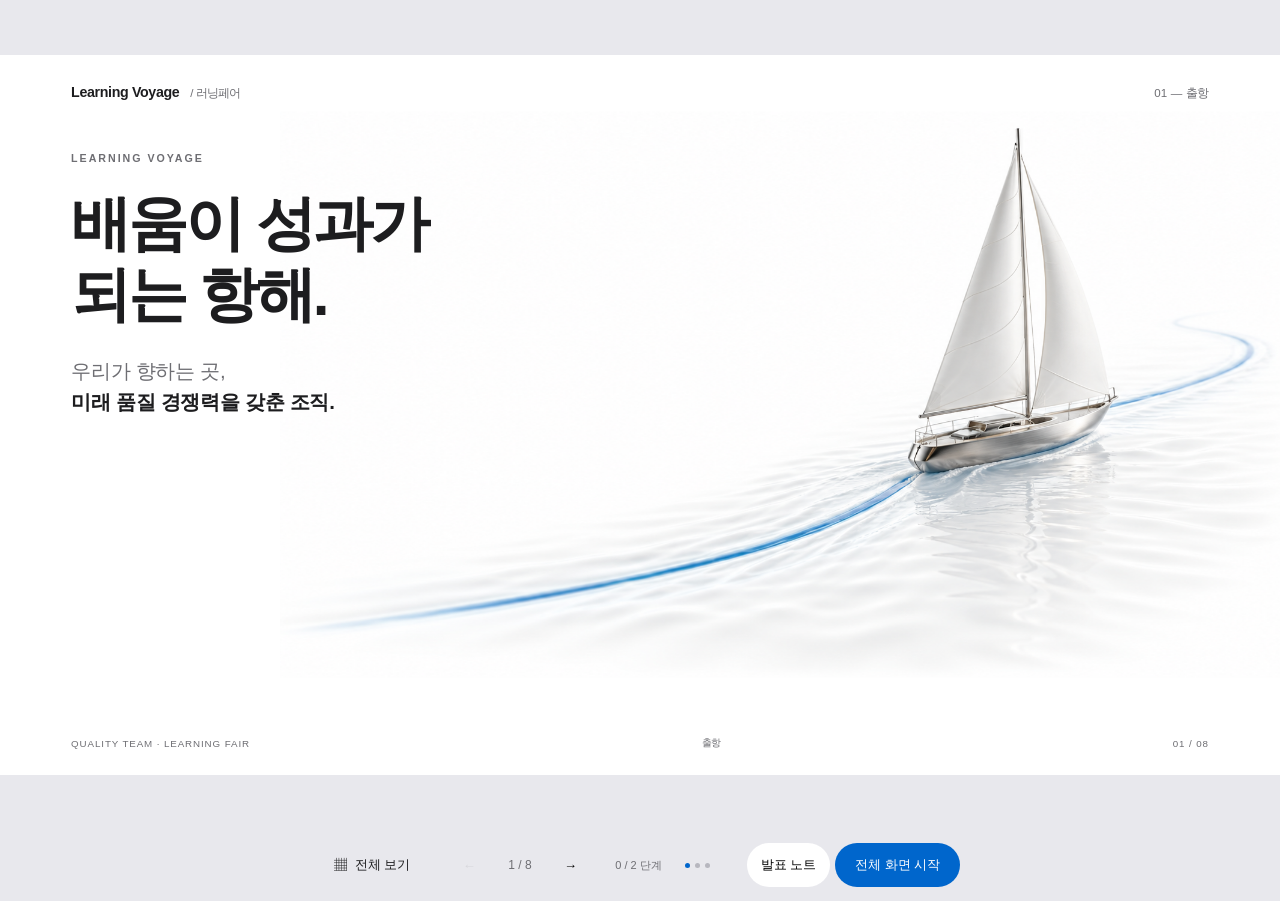
==== present.html @ 296114e3 "Add clicker-controlled 16:9 presentation with visual builds and voyage imagery" ====
<!doctype html>
<html lang="ko"><head><meta charset="utf-8"><meta name="viewport" content="width=device-width,initial-scale=1">
<title>Learning Voyage — 클리커 발표</title><link rel="stylesheet" href="assets/style.css">
<link rel="preload" as="image" href="assets/voyage-hero.png"><link rel="preload" as="image" href="assets/voyage-fleet.png">
<script src="assets/slides.js" defer></script></head><body class="presentation deck">
<main class="stage" aria-label="16:9 발표 화면"><article data-slide="1" class="slide light page-1" aria-label="1번째 슬라이드"><header class="slide-header"><a href="index.html">Learning Voyage<span> / 러닝페어</span></a><span>01 — 출항</span></header><div class="hero-copy"><p class="eyebrow">LEARNING VOYAGE</p><h1>배움이 성과가<br>되는 항해.</h1><p class="lead">우리가 향하는 곳,<br><strong>미래 품질 경쟁력을 갖춘 조직.</strong></p></div><img class="voyage-art" src="assets/voyage-hero.png" alt="흰색 범선 한 척이 파란 항로를 따라 항해하는 모습" width="1672" height="941"><div class="destination" data-reveal="1"><span class="destination-dot"></span><div>미래 품질 경쟁력<small>OUR SHARED DESTINATION</small></div></div><div class="capabilities" data-reveal="2"><span>4대 핵심역량</span><strong>신뢰성 · 평가기술</strong><strong>CS · AUDIT</strong><strong>AX</strong><strong>통계 · DATA · 시스템</strong></div><footer class="slide-footer"><span>QUALITY TEAM · LEARNING FAIR</span><span>출항</span><span>01 / 08</span></footer></article>
<article hidden data-slide="2" class="slide light page-2" aria-label="2번째 슬라이드"><header class="slide-header"><a href="index.html">Learning Voyage<span> / 러닝페어</span></a><span>02 — 항로 설계</span></header><p class="eyebrow">DESIGNED BACKWARDS, MOVING FORWARD</p><h1>교육에서<br>시작하지 않았습니다.</h1><p class="lead">필요한 성과에서 역산한 Learning Journey.</p><div class="direction" data-reveal="1"><span>리더의 방향성</span><strong>무엇을 키울 것인가</strong><span class="direction-rule"></span><span>구성원의 교육 Needs</span><strong>어떻게 키울 것인가</strong></div><svg class="journey-rail" viewBox="0 0 1280 72" aria-hidden="true"><path class="rail-base" d="M16 36H1264"/><path class="rail-progress" d="M16 36H1264" pathLength="1"/><circle cx="16" cy="36" r="10"/><circle cx="224" cy="36" r="6"/><circle cx="432" cy="36" r="6"/><circle cx="640" cy="36" r="6"/><circle cx="848" cy="36" r="6"/><circle cx="1056" cy="36" r="6"/><circle cx="1264" cy="36" r="10"/></svg><ol class="flow " data-reveal="2"><li><span class="step">01</span><strong>Objective<small>미래 품질 경쟁력</small></strong></li><li><span class="step">02</span><strong>4대 핵심역량<small>성장의 기준</small></strong></li><li><span class="step">03</span><strong>프로젝트 · 과제</strong></li><li><span class="step">04</span><strong>학습</strong></li><li><span class="step">05</span><strong>지식공유</strong></li><li><span class="step">06</span><strong>업무 적용</strong></li><li><span class="step">07</span><strong>성과 KR</strong></li></ol><p class="takeaway" data-reveal="3">조직의 방향과 구성원의 Needs가 <strong>하나의 항로</strong>가 됩니다.</p><footer class="slide-footer"><span>QUALITY TEAM · LEARNING FAIR</span><span>항로 설계</span><span>02 / 08</span></footer></article>
<article hidden data-slide="3" class="slide light page-3" aria-label="3번째 슬라이드"><header class="slide-header"><a href="index.html">Learning Voyage<span> / 러닝페어</span></a><span>03 — 항해지도</span></header><p class="eyebrow">01 / LEARNING INFRASTRUCTURE</p><h1>배우고 싶다는 마음이<br>실행으로 이어지도록.</h1><div class="split learning"><div><p class="lead">“교육체계는 있는데,<br>실제로 쓰고 있는가?”</p><div class="tools" data-reveal="1"><div><svg class="tool-icon" viewBox="0 0 48 48" aria-hidden="true"><circle cx="21" cy="21" r="12"/><path d="m30 30 10 10M21 13v16m-8-8h16"/></svg><span>DISCOVER</span><h3>AI 학습과정 추천</h3><p>품질팀에 필요한 교육을 탐색</p></div><div><svg class="tool-icon" viewBox="0 0 48 48" aria-hidden="true"><rect x="6" y="7" width="36" height="32" rx="6"/><path d="M15 31v-8m9 8V17m9 14V12"/></svg><span>TRACK</span><h3>Spotfire Dashboard</h3><p>교육과정 추천부터 실행률 확인까지</p></div></div></div><div class="metric-panel" data-reveal="2"><span class="label">직무교육체계 활용률</span><div class="metric">7.5<span>%</span></div><div class="bars"><div><span>품질팀</span><i style="width:100%"></i><b>7.5%</b></div><div><span>부문 평균</span><i style="width:54.67%"></i><b>4.1%</b></div></div><p class="secondary-stat">59–69% <span>교육목표 대비 7월 중간 실행률</span></p></div></div><ol class="flow compact" data-reveal="1"><li><span class="step">01</span><strong>연초 계획</strong></li><li><span class="step">02</span><strong>월별 점검</strong></li><li><span class="step">03</span><strong>3일 전 탐색</strong></li><li><span class="step">04</span><strong>당일 신청</strong></li><li><span class="step">05</span><strong>실행</strong></li><li><span class="step">06</span><strong>리더 확인</strong></li></ol><footer class="slide-footer"><span>QUALITY TEAM · LEARNING FAIR</span><span>항해지도</span><span>03 / 08</span></footer></article>
<article hidden data-slide="4" class="slide light page-4" aria-label="4번째 슬라이드"><header class="slide-header"><a href="index.html">Learning Voyage<span> / 러닝페어</span></a><span>04 — 지식의 순환</span></header><p class="eyebrow">02 / Q-BRIDGE & LEARNING COMMUNITY</p><h1>한 사람의 경험을,<br>우리 모두의 지식으로.</h1><div class="split knowledge"><div class="orbit" data-reveal="1"><div class="orbit-center"><span>KNOWLEDGE LOOP</span><h2>Q-BRIDGE</h2><p>배움 · 공유 · 재적용</p></div><span class="node n1">4대 핵심역량</span><span class="node n2">프로젝트 · 과제</span><span class="node n3">학습조직</span><span class="node n4">Q-BRIDGE</span><span class="node n5">Popcorn</span><span class="node n6">다시 업무로</span><svg class="orbit-arcs" viewBox="0 0 425 325" aria-hidden="true"><defs><marker id="loop-arrow" viewBox="0 0 10 10" refX="5" refY="5" markerWidth="6" markerHeight="6" orient="auto-start-reverse"><path d="M0 0 10 5 0 10" fill="#0066cc"/></marker></defs><path d="M242 3C317 10 380 55 405 100M416 185C395 245 328 305 270 318M172 322C91 309 36 269 14 217M7 132C26 60 83 15 146 5" fill="none" stroke="#0066cc" stroke-width="2" marker-end="url(#loop-arrow)"/></svg></div><div class="knowledge-stats"><div class="mini-stats" data-reveal="2"><p><b>2<span>건 / 월</span></b>Q-BRIDGE</p><p><b>25<span>% 내외</span></b>팀원 지속 참여</p></div><div class="paper-stat" data-reveal="3"><span class="label">삼성논문상 출품</span><p><span>4</span><i>→</i><strong>13</strong><small>건</small></p><span class="label">공유를 넘어 논문 · 특허로 지식 자산화</span></div></div></div><p class="footnote" data-reveal="3">프로젝트·학습조직·지식공유·연구활동을 연결하는 과정에서 확인된 변화입니다.</p><footer class="slide-footer"><span>QUALITY TEAM · LEARNING FAIR</span><span>지식의 순환</span><span>04 / 08</span></footer></article>
<article hidden data-slide="5" class="slide light page-5" aria-label="5번째 슬라이드"><header class="slide-header"><a href="index.html">Learning Voyage<span> / 러닝페어</span></a><span>05 — 배움이 업무가 되다</span></header><p class="eyebrow">03 / LEARNING → PERFORMANCE</p><h1>AI 교육의 목표는<br>수료가 아니었습니다.</h1><div class="ai-metrics"><div data-reveal="1"><p class="metric">40<span>건</span></p><h3>AI 업무과제 발굴</h3><p>개인의 실제 업무에서 찾은 아이디어</p></div><div class="conversion" data-reveal="2"><span>학습에서 적용으로</span><svg viewBox="0 0 220 40" aria-hidden="true"><path d="M0 20H210M193 3L210 20 193 37"/></svg></div><div data-reveal="2"><p class="metric">10<span>건</span></p><h3>팀 과제로 격상</h3><p>개인의 배움을 조직의 실행으로</p></div></div><div class="task-matrix" data-reveal="1" role="img" aria-label="40개 업무과제 중 10개가 팀 과제로 격상"><div class="matrix-grid"><span class="task-tile team-task"><svg viewBox="0 0 24 24" aria-hidden="true"><rect x="5" y="4" width="14" height="16" rx="3"/><path d="M9 9h6m-6 4h6m-6 4h3"/></svg></span><span class="task-tile team-task"><svg viewBox="0 0 24 24" aria-hidden="true"><rect x="5" y="4" width="14" height="16" rx="3"/><path d="M9 9h6m-6 4h6m-6 4h3"/></svg></span><span class="task-tile team-task"><svg viewBox="0 0 24 24" aria-hidden="true"><rect x="5" y="4" width="14" height="16" rx="3"/><path d="M9 9h6m-6 4h6m-6 4h3"/></svg></span><span class="task-tile team-task"><svg viewBox="0 0 24 24" aria-hidden="true"><rect x="5" y="4" width="14" height="16" rx="3"/><path d="M9 9h6m-6 4h6m-6 4h3"/></svg></span><span class="task-tile team-task"><svg viewBox="0 0 24 24" aria-hidden="true"><rect x="5" y="4" width="14" height="16" rx="3"/><path d="M9 9h6m-6 4h6m-6 4h3"/></svg></span><span class="task-tile team-task"><svg viewBox="0 0 24 24" aria-hidden="true"><rect x="5" y="4" width="14" height="16" rx="3"/><path d="M9 9h6m-6 4h6m-6 4h3"/></svg></span><span class="task-tile team-task"><svg viewBox="0 0 24 24" aria-hidden="true"><rect x="5" y="4" width="14" height="16" rx="3"/><path d="M9 9h6m-6 4h6m-6 4h3"/></svg></span><span class="task-tile team-task"><svg viewBox="0 0 24 24" aria-hidden="true"><rect x="5" y="4" width="14" height="16" rx="3"/><path d="M9 9h6m-6 4h6m-6 4h3"/></svg></span><span class="task-tile team-task"><svg viewBox="0 0 24 24" aria-hidden="true"><rect x="5" y="4" width="14" height="16" rx="3"/><path d="M9 9h6m-6 4h6m-6 4h3"/></svg></span><span class="task-tile team-task"><svg viewBox="0 0 24 24" aria-hidden="true"><rect x="5" y="4" width="14" height="16" rx="3"/><path d="M9 9h6m-6 4h6m-6 4h3"/></svg></span><span class="task-tile "><svg viewBox="0 0 24 24" aria-hidden="true"><rect x="5" y="4" width="14" height="16" rx="3"/><path d="M9 9h6m-6 4h6m-6 4h3"/></svg></span><span class="task-tile "><svg viewBox="0 0 24 24" aria-hidden="true"><rect x="5" y="4" width="14" height="16" rx="3"/><path d="M9 9h6m-6 4h6m-6 4h3"/></svg></span><span class="task-tile "><svg viewBox="0 0 24 24" aria-hidden="true"><rect x="5" y="4" width="14" height="16" rx="3"/><path d="M9 9h6m-6 4h6m-6 4h3"/></svg></span><span class="task-tile "><svg viewBox="0 0 24 24" aria-hidden="true"><rect x="5" y="4" width="14" height="16" rx="3"/><path d="M9 9h6m-6 4h6m-6 4h3"/></svg></span><span class="task-tile "><svg viewBox="0 0 24 24" aria-hidden="true"><rect x="5" y="4" width="14" height="16" rx="3"/><path d="M9 9h6m-6 4h6m-6 4h3"/></svg></span><span class="task-tile "><svg viewBox="0 0 24 24" aria-hidden="true"><rect x="5" y="4" width="14" height="16" rx="3"/><path d="M9 9h6m-6 4h6m-6 4h3"/></svg></span><span class="task-tile "><svg viewBox="0 0 24 24" aria-hidden="true"><rect x="5" y="4" width="14" height="16" rx="3"/><path d="M9 9h6m-6 4h6m-6 4h3"/></svg></span><span class="task-tile "><svg viewBox="0 0 24 24" aria-hidden="true"><rect x="5" y="4" width="14" height="16" rx="3"/><path d="M9 9h6m-6 4h6m-6 4h3"/></svg></span><span class="task-tile "><svg viewBox="0 0 24 24" aria-hidden="true"><rect x="5" y="4" width="14" height="16" rx="3"/><path d="M9 9h6m-6 4h6m-6 4h3"/></svg></span><span class="task-tile "><svg viewBox="0 0 24 24" aria-hidden="true"><rect x="5" y="4" width="14" height="16" rx="3"/><path d="M9 9h6m-6 4h6m-6 4h3"/></svg></span><span class="task-tile "><svg viewBox="0 0 24 24" aria-hidden="true"><rect x="5" y="4" width="14" height="16" rx="3"/><path d="M9 9h6m-6 4h6m-6 4h3"/></svg></span><span class="task-tile "><svg viewBox="0 0 24 24" aria-hidden="true"><rect x="5" y="4" width="14" height="16" rx="3"/><path d="M9 9h6m-6 4h6m-6 4h3"/></svg></span><span class="task-tile "><svg viewBox="0 0 24 24" aria-hidden="true"><rect x="5" y="4" width="14" height="16" rx="3"/><path d="M9 9h6m-6 4h6m-6 4h3"/></svg></span><span class="task-tile "><svg viewBox="0 0 24 24" aria-hidden="true"><rect x="5" y="4" width="14" height="16" rx="3"/><path d="M9 9h6m-6 4h6m-6 4h3"/></svg></span><span class="task-tile "><svg viewBox="0 0 24 24" aria-hidden="true"><rect x="5" y="4" width="14" height="16" rx="3"/><path d="M9 9h6m-6 4h6m-6 4h3"/></svg></span><span class="task-tile "><svg viewBox="0 0 24 24" aria-hidden="true"><rect x="5" y="4" width="14" height="16" rx="3"/><path d="M9 9h6m-6 4h6m-6 4h3"/></svg></span><span class="task-tile "><svg viewBox="0 0 24 24" aria-hidden="true"><rect x="5" y="4" width="14" height="16" rx="3"/><path d="M9 9h6m-6 4h6m-6 4h3"/></svg></span><span class="task-tile "><svg viewBox="0 0 24 24" aria-hidden="true"><rect x="5" y="4" width="14" height="16" rx="3"/><path d="M9 9h6m-6 4h6m-6 4h3"/></svg></span><span class="task-tile "><svg viewBox="0 0 24 24" aria-hidden="true"><rect x="5" y="4" width="14" height="16" rx="3"/><path d="M9 9h6m-6 4h6m-6 4h3"/></svg></span><span class="task-tile "><svg viewBox="0 0 24 24" aria-hidden="true"><rect x="5" y="4" width="14" height="16" rx="3"/><path d="M9 9h6m-6 4h6m-6 4h3"/></svg></span><span class="task-tile "><svg viewBox="0 0 24 24" aria-hidden="true"><rect x="5" y="4" width="14" height="16" rx="3"/><path d="M9 9h6m-6 4h6m-6 4h3"/></svg></span><span class="task-tile "><svg viewBox="0 0 24 24" aria-hidden="true"><rect x="5" y="4" width="14" height="16" rx="3"/><path d="M9 9h6m-6 4h6m-6 4h3"/></svg></span><span class="task-tile "><svg viewBox="0 0 24 24" aria-hidden="true"><rect x="5" y="4" width="14" height="16" rx="3"/><path d="M9 9h6m-6 4h6m-6 4h3"/></svg></span><span class="task-tile "><svg viewBox="0 0 24 24" aria-hidden="true"><rect x="5" y="4" width="14" height="16" rx="3"/><path d="M9 9h6m-6 4h6m-6 4h3"/></svg></span><span class="task-tile "><svg viewBox="0 0 24 24" aria-hidden="true"><rect x="5" y="4" width="14" height="16" rx="3"/><path d="M9 9h6m-6 4h6m-6 4h3"/></svg></span><span class="task-tile "><svg viewBox="0 0 24 24" aria-hidden="true"><rect x="5" y="4" width="14" height="16" rx="3"/><path d="M9 9h6m-6 4h6m-6 4h3"/></svg></span><span class="task-tile "><svg viewBox="0 0 24 24" aria-hidden="true"><rect x="5" y="4" width="14" height="16" rx="3"/><path d="M9 9h6m-6 4h6m-6 4h3"/></svg></span><span class="task-tile "><svg viewBox="0 0 24 24" aria-hidden="true"><rect x="5" y="4" width="14" height="16" rx="3"/><path d="M9 9h6m-6 4h6m-6 4h3"/></svg></span><span class="task-tile "><svg viewBox="0 0 24 24" aria-hidden="true"><rect x="5" y="4" width="14" height="16" rx="3"/><path d="M9 9h6m-6 4h6m-6 4h3"/></svg></span><span class="task-tile "><svg viewBox="0 0 24 24" aria-hidden="true"><rect x="5" y="4" width="14" height="16" rx="3"/><path d="M9 9h6m-6 4h6m-6 4h3"/></svg></span></div><div class="matrix-legend"><span>업무과제 40건</span><span data-reveal="2"><i></i>팀 과제 10건</span></div></div><ol class="flow ai-flow" data-reveal="3"><li><span class="step">01</span><strong>Q-BRIDGE<small>AI 가능성 발견</small></strong></li><li><span class="step">02</span><strong>개인 업무 아이디어</strong></li><li><span class="step">03</span><strong>AI 교육<small>이론 · 실습 · 구현</small></strong></li><li><span class="step">04</span><strong>전문가 Mentoring<small>1개월</small></strong></li><li><span class="step">05</span><strong>개인과제</strong></li><li><span class="step">06</span><strong>팀 과제</strong></li></ol><footer class="slide-footer"><span>QUALITY TEAM · LEARNING FAIR</span><span>배움이 업무가 되다</span><span>05 / 08</span></footer></article>
<article hidden data-slide="6" class="slide light page-6" aria-label="6번째 슬라이드"><header class="slide-header"><a href="index.html">Learning Voyage<span> / 러닝페어</span></a><span>06 — 글로벌로 항해하다</span></header><p class="eyebrow">04 / GLOBAL CAPABILITY</p><h1>어학의 목적지를<br>업무로 넓히다.</h1><div class="split global"><div class="global-number"><svg class="global-sphere" viewBox="0 0 420 420" aria-hidden="true"><circle cx="210" cy="210" r="174"/><ellipse cx="210" cy="210" rx="92" ry="174"/><ellipse cx="210" cy="210" rx="38" ry="174"/><ellipse cx="210" cy="210" rx="174" ry="64"/><ellipse cx="210" cy="210" rx="174" ry="125"/><path d="M36 210h348M210 36v348"/><path class="global-arc" d="M77 281Q140 58 349 132M93 102Q306 96 319 328"/><circle class="global-point" cx="77" cy="281" r="6"/><circle class="global-point" cx="349" cy="132" r="6"/><circle class="global-point" cx="319" cy="328" r="6"/></svg><p class="metric" data-reveal="2">17<span>%</span></p><h3 data-reveal="2">어학역량 상승</h3><p data-reveal="2">TSP총괄 내 최고 수준</p></div><div class="global-copy"><h2>글로벌 고객 대응.<br>미래 CS 인력 Pool.</h2><p class="lead">자기계발을 넘어,<br>직무역량으로 관리했습니다.</p><div class="global-steps" data-reveal="1"><p><b>01</b><span>리더 관심 · 목표관리 → CS 영어 실전발표</span></p><p><b>02</b><span>고득점자 Know-how → OPIC 교재 자산화</span></p><p><b>03</b><span>TECH BIZ 몰입교육 → 동기부여 · 인센티브</span></p></div></div></div><footer class="slide-footer"><span>QUALITY TEAM · LEARNING FAIR</span><span>글로벌로 항해하다</span><span>06 / 08</span></footer></article>
<article hidden data-slide="7" class="slide light page-7" aria-label="7번째 슬라이드"><header class="slide-header"><a href="index.html">Learning Voyage<span> / 러닝페어</span></a><span>07 — 항해의 결과</span></header><p class="eyebrow">ONE OBJECTIVE. MEASURABLE PROGRESS.</p><h1>하나의 목적지.<br>네 가지 변화.</h1><p class="objective"><span>OBJECTIVE</span>미래 품질 경쟁력을 갖춘 조직</p><div class="scoreboard"><div class="table-head"><span>LEARNING SYSTEM</span><span>변화</span><span>확인된 결과</span></div><div data-reveal="1"><h3>직무교육체계</h3><p>계획 → 실행 습관</p><strong>7.5<small>% 활용률</small></strong></div><div data-reveal="1"><h3>Q-BRIDGE</h3><p>개인지식 → 조직지식</p><strong>4 → 13<small>건 논문 출품</small></strong></div><div data-reveal="2"><h3>AI</h3><p>학습 → 업무적용</p><strong>40<small>건 발굴 / </small>10<small>건 팀과제화</small></strong></div><div data-reveal="2"><h3>어학</h3><p>자기계발 → 직무역량</p><strong>17<small>% 역량 상승</small></strong></div></div><div class="kr" data-reveal="3"><span>KEY RESULTS</span><p>지식 활용 ↑</p><p>지식 자산 ↑</p><p>AI 업무과제 ↑</p><p>글로벌 역량 ↑</p></div><footer class="slide-footer"><span>QUALITY TEAM · LEARNING FAIR</span><span>항해의 결과</span><span>07 / 08</span></footer></article>
<article hidden data-slide="8" class="slide light page-8" aria-label="8번째 슬라이드"><header class="slide-header"><a href="index.html">Learning Voyage<span> / 러닝페어</span></a><span>08 — 새로운 항로</span></header><p class="eyebrow">THE NEXT VOYAGE</p><h1>스스로 성장하는<br>구조를 남겼습니다.</h1><p class="lead closing-lead">품질팀의 경험이,<br>다른 조직의 항로가 될 수 있도록.</p><img class="voyage-art" data-reveal="0" src="assets/voyage-fleet.png" alt="세 척의 범선이 같은 항로를 따라 항해하는 모습" width="1672" height="941"><div class="destination" data-reveal="1"><span class="destination-dot"></span><div>미래 품질 경쟁력<small>OUR SHARED DESTINATION</small></div></div><div class="closing-route" data-reveal="1">Objective <span>→</span> 역량 정의 <span>→</span> 업무과제 <span>→</span> Learning <span>→</span> 현업 적용 <span>→</span> 지식공유 <span>→</span> 성과 측정</div><div class="next" data-reveal="2"><span>NEXT VOYAGE</span><p>Q-BRIDGE 주제 Crowdsourcing</p><p>AI 과제 사전 Feasibility 검증</p><p>TECH BIZ Fast Track</p></div><footer class="slide-footer"><span>QUALITY TEAM · LEARNING FAIR</span><span>새로운 항로</span><span>08 / 08</span></footer></article></main>
<nav class="controls" aria-label="발표 제어">
<a href="index.html" aria-label="전체 목차">▦ <span>전체 보기</span></a>
<button id="previous" aria-label="이전 단계">←</button><span class="counter">1 / 8</span><button id="next" aria-label="다음 단계">→</button>
<span class="build-status"></span><span class="build-dots" aria-hidden="true"></span>
<button id="notes-toggle" aria-expanded="false" aria-controls="notes">발표 노트</button>
<button id="fullscreen" class="start-presenting">전체 화면 시작</button>
</nav>
<aside id="notes" hidden></aside><div id="blank" class="blank-screen" hidden aria-label="발표 화면 가리기"></div>
<div class="live-status" role="status" aria-live="polite"></div>
<script type="application/json" id="deck-notes">[{"title": "01. 배움이 성과가 되는 항해 — Learning Voyage", "html": "<div><h2>발표 노트 <span>40초 · 총 7분<\/span><\/h2><button id=\"notes-close\" aria-label=\"발표 노트 닫기\">×<\/button><\/div><p>조직의 지속성을 위해, 우리가 중장기적으로 갖춰야 할 역량부터 정의했습니다. 리더가 목적지를 정하고 구성원이 함께 항해합니다. Q-BRIDGE, 직무교육체계, AI, 어학은 미래 품질 경쟁력이라는 하나의 목적지를 향하는 성장 시스템입니다.<\/p>"}, {"title": "02. 교육에서 시작하지 않았습니다 — Learning Voyage", "html": "<div><h2>발표 노트 <span>50초 · 총 7분<\/span><\/h2><button id=\"notes-close\" aria-label=\"발표 노트 닫기\">×<\/button><\/div><p>무엇을 키울 것인가는 조직의 방향에서, 어떻게 키울 것인가는 구성원의 Needs에서 찾았습니다. 교육계획부터 세운 것이 아니라 필요한 업무성과에서 역산했습니다. Objective와 핵심역량이 프로젝트와 학습, 공유와 적용을 거쳐 측정 가능한 KR로 이어지도록 설계했습니다.<\/p>"}, {"title": "03. 배울 수 있는 환경을 만들다 — Learning Voyage", "html": "<div><h2>발표 노트 <span>50초 · 총 7분<\/span><\/h2><button id=\"notes-close\" aria-label=\"발표 노트 닫기\">×<\/button><\/div><p>교육을 권하는 대신 필요한 순간에 보고, 고르고, 신청할 수 있는 환경을 만들었습니다. 연초 계획부터 월별 점검, 3일 전 탐색, 당일 신청, 실행과 리더 확인까지 연결했습니다. AI 추천과 Spotfire 대시보드가 이를 지원합니다. 활용률은 7.5%로 부문 평균 4.1%와 비교되며, 교육목표 대비 7월 중간 실행률은 59~69%입니다.<\/p>"}, {"title": "04. 현업의 경험을 조직의 지식으로 — Learning Voyage", "html": "<div><h2>발표 노트 <span>50초 · 총 7분<\/span><\/h2><button id=\"notes-close\" aria-label=\"발표 노트 닫기\">×<\/button><\/div><p>4대 핵심역량에서 시작한 프로젝트와 과제가 학습조직, Q-BRIDGE, Popcorn을 거쳐 다시 업무로 돌아옵니다. 월 2건의 Q-BRIDGE와 팀원 약 25%의 지속 참여가 이 순환을 뒷받침합니다. 삼성논문상 출품은 4건에서 13건으로 늘었습니다. 이를 Q-BRIDGE만의 직접 효과로 단정하기보다 프로젝트·학습조직·지식공유·연구활동을 연결하는 과정에서 확인된 변화로 설명합니다.<\/p>"}, {"title": "05. AI 교육의 목표는 수료가 아니었습니다 — Learning Voyage", "html": "<div><h2>발표 노트 <span>60초 · 총 7분<\/span><\/h2><button id=\"notes-close\" aria-label=\"발표 노트 닫기\">×<\/button><\/div><p>교육생 수보다 저희가 중요하게 본 숫자는 40과 10입니다. Q-BRIDGE에서 AI의 가능성을 발견하고, 개인 업무 아이디어를 교육의 이론·실습·직접 구현에 가져왔습니다. 이어 1개월 전문가 멘토링으로 실제 과제화를 지원했습니다. 40건의 AI 업무과제를 발굴했고, 그중 10건은 개인의 학습을 넘어 팀 과제로 격상되었습니다.<\/p>"}, {"title": "06. 어학을 글로벌 업무역량으로 — Learning Voyage", "html": "<div><h2>발표 노트 <span>50초 · 총 7분<\/span><\/h2><button id=\"notes-close\" aria-label=\"발표 노트 닫기\">×<\/button><\/div><p>글로벌 고객 대응과 미래 CS 인력 Pool 확보를 위해 어학을 자기계발이 아닌 직무역량으로 관리했습니다. 리더의 관심과 목표관리, CS 영어 실전발표, 고득점자 노하우 공유, OPIC 교재 자산화, TECH BIZ 몰입교육과 인센티브가 연결됩니다. 공유 자료 기준 어학역량은 17% 상승했고 TSP총괄 내 최고 수준입니다. 발표 전 상승률의 산식과 비교 시점은 원자료로 확인하세요.<\/p>"}, {"title": "07. 하나의 목적지, 네 가지 변화 — Learning Voyage", "html": "<div><h2>발표 노트 <span>60초 · 총 7분<\/span><\/h2><button id=\"notes-close\" aria-label=\"발표 노트 닫기\">×<\/button><\/div><p>네 활동의 목적지는 하나입니다. 미래 품질 경쟁력을 갖춘 조직이라는 Objective 아래 직무교육체계는 실행 습관을, Q-BRIDGE는 조직 지식을, AI는 실제 업무 적용을, 어학은 글로벌 직무역량을 만들었습니다. 이 지표들은 현재 확인된 학습 실행·지식 자산·과제화·역량 변화입니다. 매출이나 비용 절감 등 아직 측정되지 않은 사업 성과로 확대 해석하지 않습니다.<\/p>"}, {"title": "08. 스스로 성장하는 구조를 남기다 — Learning Voyage", "html": "<div><h2>발표 노트 <span>40초 · 총 7분<\/span><\/h2><button id=\"notes-close\" aria-label=\"발표 노트 닫기\">×<\/button><\/div><p>저희가 만든 것은 리더가 방향을 제시하고, 구성원이 배우고, 현업에서 적용하고, 그 경험이 다시 조직의 지식이 되어 성과로 돌아오는 하나의 항로입니다. 다음 항해에서는 Q-BRIDGE 주제 크라우드소싱, AI 과제 사전 실현 가능성 검증, TECH BIZ Fast Track을 개선하겠습니다. 이 항로가 품질팀을 넘어 다른 조직에서도 활용할 수 있는 Learning Model이 되기를 기대합니다.<\/p>"}]</script>
<noscript>클리커 발표는 JavaScript가 필요합니다. <a href="slide-01.html">개별 슬라이드 보기</a></noscript>
</body></html>
---- assets/style.css ----
:root{--blue:#0066cc;--ink:#1d1d1f;--muted:#6e6e73;--paper:#f5f5f7;--line:#d2d2d7;--white:#fff;--dark:#272729}*{box-sizing:border-box}body{margin:0;color:var(--ink);font-family:-apple-system,BlinkMacSystemFont,'SF Pro Display','Segoe UI','Noto Sans CJK KR','Malgun Gothic',sans-serif;-webkit-font-smoothing:antialiased}a{color:inherit;text-decoration:none}button{font:inherit;cursor:pointer}a:focus-visible,button:focus-visible{outline:3px solid var(--blue);outline-offset:5px}button:active,.start:active{transform:scale(.95)}p,h1,h2,h3{margin:0}h1,h2,h3,strong,b{font-weight:600}h1{font-size:56px;letter-spacing:-2.7px;line-height:1.18;word-break:keep-all}h2{font-size:32px;line-height:1.3;letter-spacing:-1.2px}h3{font-size:21px;line-height:1.3;letter-spacing:-.6px}p{line-height:1.47}.presentation{background:#e8e8ed}.stage{height:calc(100dvh - 76px);min-height:400px;display:flex;align-items:center;justify-content:center;overflow:hidden}.slide{width:1440px;height:810px;flex-shrink:0;position:relative;padding:108px 80px 76px;background:var(--white);overflow:hidden;transform-origin:center center}.parchment{background:var(--paper)}.dark{background:var(--dark);color:var(--white);--blue:#2997ff;--muted:#b7b7bf;--line:#4b4b50}.slide-header,.slide-footer{position:absolute;left:80px;right:80px;display:flex;align-items:center;justify-content:space-between;font-size:13px;letter-spacing:.1px}.slide-header{top:33px}.slide-header>a{font-weight:600;font-size:16px;letter-spacing:-.4px}.slide-header a span{font-weight:400;color:var(--muted);margin-left:9px;font-size:13px}.slide-header>span{color:var(--muted)}.slide-footer{bottom:29px;color:var(--muted);font-size:11px;letter-spacing:1px}.slide-footer span:nth-child(2){letter-spacing:0}.eyebrow{font-size:12px;letter-spacing:2.2px;font-weight:600;color:var(--muted);margin-bottom:23px}.lead{font-size:24px;line-height:1.5;letter-spacing:-.7px;color:var(--muted);margin-top:21px}.lead strong{color:var(--ink)}.hero-copy{position:relative;z-index:1}.hero-copy h1{font-size:72px;letter-spacing:-3.8px}.hero-copy .lead{margin-top:29px;font-size:23px}.sea{position:absolute;right:-10px;bottom:132px;width:1050px;height:490px;pointer-events:none}.capabilities{position:absolute;bottom:99px;left:80px;right:80px;display:flex;justify-content:space-between;align-items:center;border-top:1px solid var(--line);padding-top:27px;font-size:18px}.capabilities>span{color:var(--muted);font-size:13px}.direction{display:flex;align-items:center;gap:18px;margin-top:54px;font-size:17px}.direction>span:not(.direction-rule){color:var(--muted);font-size:13px}.direction-rule{height:1px;background:var(--line);flex:1;margin:0 25px}.flow{display:flex;list-style:none;padding:0;margin:42px 0 0;gap:22px}.flow li{flex:1;position:relative;border-top:1px solid var(--line);padding-top:20px;min-width:0}.flow li:not(:last-child):after{content:'→';position:absolute;right:-17px;top:40px;color:var(--muted);font-size:17px}.step{display:block;color:var(--muted);font-size:11px;margin-bottom:11px;letter-spacing:1px}.flow strong{font-size:17px;letter-spacing:-.5px;line-height:1.5;display:block;word-break:keep-all}.flow small{display:block;font-size:13px;font-weight:400;color:var(--muted);margin-top:7px}.takeaway{margin-top:61px;font-size:23px;letter-spacing:-.7px;color:var(--muted)}.takeaway strong{color:var(--ink)}.split{display:grid;grid-template-columns:1fr 1fr;gap:72px}.learning{margin-top:22px;gap:100px}.learning .lead{font-size:23px;margin-top:10px}.tools{display:grid;grid-template-columns:1fr 1fr;gap:24px;margin-top:30px}.tools>div{border-top:1px solid var(--line);padding-top:18px}.tools span{font-size:10px;letter-spacing:1.6px;color:var(--muted)}.tools h3{font-size:19px;margin-top:10px}.tools p{font-size:13px;color:var(--muted);margin-top:8px;word-break:keep-all}.label{font-size:14px;color:var(--muted)}.metric{font-size:120px;letter-spacing:-7px;font-weight:600;line-height:1.08;font-variant-numeric:tabular-nums}.metric>span{font-size:42px;letter-spacing:-2px;margin-left:8px}.metric-panel .metric{font-size:95px;margin:6px 0 14px}.bars>div{display:flex;align-items:center;gap:14px;height:27px;font-size:12px}.bars span{width:64px;flex-shrink:0}.bars i{display:block;height:8px;background:var(--ink);border-radius:8px;max-width:300px}.bars>div:nth-child(2) i{background:#b4b4bb;max-width:164px}.bars b{font-weight:400}.secondary-stat{margin-top:18px;font-size:24px;font-weight:600}.secondary-stat span{font-size:12px;color:var(--muted);font-weight:400;margin-left:10px}.compact{margin-top:30px}.compact li{padding-top:12px}.compact .step{margin-bottom:6px}.compact li:after{top:29px!important}.knowledge{margin-top:23px;grid-template-columns:1.05fr 1fr;gap:94px}.orbit{width:425px;height:325px;position:relative;margin-left:43px;border:1px solid var(--line);border-radius:50%}.orbit-center{position:absolute;inset:104px 35px auto;text-align:center}.orbit-center>span{font-size:10px;letter-spacing:2px;color:var(--muted)}.orbit-center h2{margin-top:10px}.orbit-center p{font-size:14px;color:var(--muted);margin-top:8px}.node{position:absolute;background:var(--white);padding:12px 15px;font-size:16px;white-space:nowrap}.n1{top:-22px;left:136px}.n2{top:60px;right:-56px}.n3{bottom:55px;right:-28px}.n4{bottom:-23px;left:150px}.n5{bottom:55px;left:-39px}.n6{top:60px;left:-43px}.orbit-arrow{position:absolute;right:1px;top:142px;font-size:28px;color:var(--muted);background:var(--white)}.mini-stats{display:flex;gap:70px;margin-top:3px}.mini-stats p{font-size:14px;color:var(--muted)}.mini-stats b{display:block;color:var(--ink);font-size:51px;letter-spacing:-2px;margin-bottom:4px}.mini-stats b span{font-size:17px;margin-left:6px;letter-spacing:-.5px}.paper-stat{border-top:1px solid var(--line);padding-top:26px;margin-top:28px}.paper-stat p{font-size:92px;line-height:1.2;letter-spacing:-5px;margin:7px 0 8px}.paper-stat p>span{color:#a1a1a6}.paper-stat i{font-size:44px;font-style:normal;color:var(--muted);vertical-align:middle;margin:0 25px}.paper-stat small{font-size:24px;margin-left:12px}.footnote{font-size:13px;color:var(--muted);margin-top:38px;text-align:center}.ai-metrics{display:grid;grid-template-columns:1fr 240px 1fr;align-items:center;gap:44px;margin-top:20px}.ai-metrics .metric{font-size:146px;letter-spacing:-9px}.ai-metrics h3{font-size:25px;margin-top:4px}.ai-metrics>div>p:not(.metric){font-size:15px;color:var(--muted);margin-top:10px}.conversion{color:var(--muted);padding-top:9px;text-align:center}.conversion span{font-size:13px}.conversion svg{width:220px;margin-top:17px;stroke:var(--blue);stroke-width:1.5;fill:none}.ai-flow{margin-top:40px}.global{margin-top:29px;gap:72px;grid-template-columns:1fr 1.15fr}.global-number{position:relative;text-align:center;height:345px;padding-top:42px}.global-number .metric{position:relative;font-size:145px;letter-spacing:-9px}.global-number h3{position:relative;font-size:25px;margin-top:10px}.global-number>p:last-child{position:relative;font-size:15px;color:var(--muted);margin-top:9px}.globe{position:absolute;left:calc(50% - 167px);top:0;width:334px;height:334px;border:1px solid var(--line);border-radius:50%;opacity:.55}.globe i{position:absolute;inset:0 75px;border:1px solid var(--line);border-radius:50%}.globe i:nth-child(2){inset:65px 0}.globe i:nth-child(3){inset:116px 0}.global-copy{padding-top:10px}.global-copy h2{font-size:30px}.global-copy .lead{font-size:21px;margin-top:13px}.global-steps{margin-top:24px}.global-steps p{display:flex;gap:18px;padding:12px 0;border-top:1px solid var(--line);font-size:15px}.global-steps b{font-size:12px;color:var(--muted);padding-top:3px}.objective{position:absolute;right:80px;top:204px;font-size:21px;letter-spacing:-.5px}.objective>span{display:block;letter-spacing:2px;font-size:11px;color:var(--muted);margin-bottom:12px}.scoreboard{margin-top:37px}.scoreboard>div{display:grid;grid-template-columns:1fr 1.1fr 1.6fr;align-items:center;padding:19px 20px;border-bottom:1px solid var(--line);gap:25px}.scoreboard .table-head{font-size:11px;color:var(--muted);padding:0 20px 13px;letter-spacing:1px}.scoreboard h3{font-size:21px}.scoreboard p{font-size:19px;color:var(--muted);letter-spacing:-.5px}.scoreboard strong{font-size:31px;line-height:1.25;letter-spacing:-1.2px}.scoreboard small{font-size:16px;font-weight:400;letter-spacing:-.5px;margin-left:6px}.kr{display:flex;align-items:center;justify-content:space-between;margin-top:30px}.kr>span{font-size:11px;letter-spacing:1.5px;color:var(--muted)}.kr p{font-size:17px}.page-8 .sea{width:870px;height:425px;right:0;bottom:160px}.page-8 h1{font-size:62px;position:relative;z-index:1}.closing-lead{font-size:23px;margin-top:29px;position:relative;z-index:1}.closing-route{position:absolute;left:80px;right:80px;bottom:155px;font-size:18px;display:flex;justify-content:space-between;align-items:center;letter-spacing:-.4px}.closing-route span{color:var(--muted)}.next{position:absolute;bottom:86px;left:80px;right:80px;border-top:1px solid var(--line);padding-top:23px;display:flex;align-items:center;justify-content:space-between;font-size:13px;color:var(--muted)}.next>span{font-size:10px;letter-spacing:1.5px}.controls{height:76px;display:flex;align-items:center;justify-content:center;gap:8px;font-size:13px;color:var(--ink)}.controls a,.controls button{display:inline-flex;align-items:center;justify-content:center;min-width:44px;height:44px;border:0;border-radius:24px;background:transparent;padding:0 14px}.controls a:first-child{margin-right:18px;gap:8px}.controls button:disabled{opacity:.25;cursor:default}.controls #notes-toggle{margin-left:18px;background:#fff}.counter{font-size:12px;color:var(--muted);padding:0 12px}.controls #fullscreen{font-size:23px}.controls a:hover,.controls button:not(:disabled):hover{background:#fff;color:var(--blue)}#notes{position:fixed;bottom:85px;left:50%;transform:translateX(-50%);width:min(760px,calc(100% - 32px));background:var(--white);border:1px solid var(--line);border-radius:18px;padding:28px 32px;z-index:10;max-height:60dvh;overflow:auto}#notes>div{display:flex;justify-content:space-between;align-items:center}#notes h2{font-size:20px;letter-spacing:-.5px}#notes h2 span{font-size:12px;color:var(--muted);font-weight:400;margin-left:12px}#notes p{font-size:17px;line-height:1.8;margin-top:12px;word-break:keep-all}#notes-close{border:0;background:var(--paper);width:44px;height:44px;border-radius:50%;font-size:24px}.overview{background:var(--paper)}.overview>header,.overview>footer{max-width:1280px;margin:auto;display:flex;align-items:center;justify-content:space-between;padding:30px 0;font-size:13px}.overview>header>a{font-size:18px;font-weight:600;letter-spacing:-.7px}.overview>header>span,.overview>footer{color:var(--muted);font-size:11px;letter-spacing:1px}.overview main{max-width:1280px;margin:64px auto 0}.overview h1{font-size:72px;letter-spacing:-3.5px}.overview-intro{display:flex;align-items:center;justify-content:space-between;margin-top:22px;margin-bottom:54px}.overview-intro p{font-size:20px;color:var(--muted)}.start{background:var(--blue);color:var(--white);border-radius:999px;padding:15px 24px;font-size:16px}.start>span{margin-left:25px}.overview-grid{display:grid;grid-template-columns:repeat(2,1fr);gap:24px}.overview-card{display:flex;flex-direction:column;min-height:275px;background:var(--white);padding:32px 36px;border-radius:18px;border:1px solid #e5e5e8}.overview-card.dark{background:var(--dark);border-color:var(--dark)}.overview-card>div{display:flex;justify-content:space-between;font-size:12px;color:var(--muted)}.overview-card h2{font-size:29px;max-width:340px;margin:27px 0;word-break:keep-all}.card-caption{font-size:14px;letter-spacing:1px;color:var(--muted);margin-top:auto}.overview-card:hover{outline:2px solid var(--blue)}.help{text-align:center;color:var(--muted);font-size:12px;margin:40px 0}.overview>footer{border-top:1px solid var(--line);letter-spacing:0}
/* A fixed 1440 × 810 canvas at every viewport size. */
.stage{height:calc(100dvh - 70px);min-height:0}.slide{isolation:isolate}.slide[hidden]{display:none!important}.controls{height:70px}.controls .play-link{background:var(--blue);color:white}.voyage-art{position:absolute;width:1130px;height:636px;object-fit:contain;right:-5px;top:64px;z-index:-1}.page-1 .hero-copy h1{font-size:68px}.page-1 .hero-copy .lead{max-width:460px}.page-1 .capabilities{background:#ffffffed;padding:24px 0 0}.destination{position:absolute;right:84px;top:140px;font-size:17px;display:flex;align-items:center;gap:14px;z-index:2}.destination small{display:block;font-size:9px;letter-spacing:1.2px;color:var(--muted);margin-top:7px}.destination-dot{width:10px;height:10px;background:var(--blue);border:7px solid #eaf3ff;box-sizing:content-box;border-radius:50%}.page-1 .destination{top:612px;right:103px}.page-8 .voyage-art{width:1050px;height:591px;top:56px;right:0}.page-8 .destination{top:520px;right:85px}.page-8 .closing-lead{max-width:420px}.page-8 .closing-route{background:#ffffffee;padding:17px 0;bottom:130px;font-size:17px}.page-8 .next{bottom:80px}.journey-rail{position:absolute;top:422px;left:80px;width:1280px;height:72px;fill:var(--blue)}.rail-base{stroke:var(--line);stroke-width:2}.rail-progress{stroke:var(--blue);stroke-width:2;stroke-dasharray:1;stroke-dashoffset:0;transition:stroke-dashoffset .8s ease}.page-2 .direction{margin-top:36px}.page-2 .flow{margin-top:104px}.page-2 .flow li{border-top:0;padding-top:0}.page-2 .flow li:after{display:none}.page-2 .takeaway{margin-top:39px}.tool-icon{width:37px;height:37px;display:block;fill:none;stroke:var(--blue);stroke-width:1.4;margin-bottom:9px}.page-3 .tools{margin-top:22px}.page-3 .tools>div{padding-top:14px}.page-3 .tools h3{margin-top:5px}.page-3 .compact{margin-top:31px}.page-3 .bars i{transform-origin:left;transition:transform .7s}.orbit-arcs{position:absolute;inset:0;width:100%;height:100%;pointer-events:none}.orbit-center h2{color:var(--blue)}.orbit .node{z-index:1;font-weight:600}.orbit-center{z-index:1}.page-4 .orbit{background:#fafafc}.page-4 .orbit-center p{color:var(--muted)}.page-4 .paper-stat strong{color:var(--blue)}.page-5 .ai-metrics{grid-template-columns:300px 420px 300px;gap:70px;margin-top:32px}.page-5 .ai-metrics .metric{font-size:121px}.page-5 .ai-metrics h3{font-size:23px}.page-5 .conversion{align-self:start;margin-top:4px}.page-5 .conversion svg{width:180px;height:25px;margin-top:8px}.page-5 .task-matrix{position:absolute;top:355px;left:462px;width:420px}.matrix-grid{display:grid;grid-template-columns:repeat(10,1fr);gap:8px}.task-tile{width:34px;height:40px;border-radius:8px;background:#f0f0f3;display:grid;place-items:center;transition:background .45s,transform .45s;color:#85858d}.task-tile svg{width:23px;height:23px;fill:none;stroke:currentColor;stroke-width:1.1}.team-task{background:var(--blue);color:#fff}.matrix-legend{display:flex;justify-content:space-between;margin-top:13px;font-size:12px;color:var(--muted)}.matrix-legend i{display:inline-block;width:8px;height:8px;border-radius:50%;background:var(--blue);margin-right:7px}.page-5 .ai-flow{margin-top:80px}.page-5 .ai-metrics>div:last-child .metric{color:var(--blue)}.global-sphere{position:absolute;width:390px;height:390px;left:calc(50% - 195px);top:-20px;fill:none;stroke:#dcdce3;stroke-width:1}.global-sphere .global-arc{stroke:var(--blue);stroke-width:1.6;stroke-dasharray:4 6}.global-sphere .global-point{fill:var(--blue);stroke:#fff;stroke-width:2}.page-6 .global-number .metric{font-size:130px;background:#ffffffb8;display:inline-block;border-radius:30px;padding:0 10px}.page-6 .global-number h3,.page-6 .global-number>p:last-child{background:#ffffffe0;width:max-content;margin-left:auto;margin-right:auto}.page-7 .scoreboard{display:grid;grid-template-columns:1fr 1fr;gap:18px;margin-top:37px}.page-7 .scoreboard .table-head{display:none}.page-7 .scoreboard>div{display:grid;grid-template-columns:1fr;gap:9px;padding:22px 28px;background:var(--paper);border:0;border-radius:18px;min-height:155px}.page-7 .scoreboard h3{font-size:18px}.page-7 .scoreboard p{font-size:15px}.page-7 .scoreboard strong{font-size:36px;color:var(--blue)}.page-7 .scoreboard small{color:var(--ink);font-size:15px}.page-7 .kr{margin-top:22px}
/* Builds run only in the continuous presentation player. */
.deck [data-reveal]{transition:opacity .42s ease,transform .55s cubic-bezier(.22,1,.36,1)}.deck .unrevealed{opacity:0!important;transform:translateY(12px);pointer-events:none;visibility:hidden}.deck .slide[data-build="0"] .rail-progress,.deck .slide[data-build="1"] .rail-progress{stroke-dashoffset:1}.deck .unrevealed .bars i{transform:scaleX(0)}.deck .page-5[data-build="0"] .team-task,.deck .page-5[data-build="1"] .team-task{background:#f0f0f3;color:#85858d}.deck .slide{animation:slide-in .35s ease}.deck .controls{gap:5px}.deck .controls .start-presenting{background:var(--blue);color:white;padding:0 20px}.build-status{font-size:11px;color:var(--muted);min-width:82px;text-align:center}.build-dots{display:flex;gap:5px;margin-right:14px}.build-dots i{width:5px;height:5px;border-radius:50%;background:#b7b7bf}.build-dots i.done{background:var(--blue)}.live-status{position:absolute;width:1px;height:1px;overflow:hidden;clip-path:inset(50%)}.deck .controls button[disabled]{opacity:.25}.blank-screen{position:fixed;inset:0;background:#fff;z-index:99}.blank-screen.black{background:#000}.deck #notes{bottom:80px}.deck-title{position:absolute;left:24px;font-size:12px;color:var(--muted)}html:fullscreen .stage{height:100dvh}html:fullscreen .controls{position:fixed;bottom:10px;left:50%;transform:translateX(-50%);height:54px;background:#f5f5f7f0;backdrop-filter:blur(20px);border-radius:30px;opacity:0;transition:opacity .2s;z-index:20;white-space:nowrap;padding:0 12px}html:fullscreen .controls:hover,html:fullscreen .controls:focus-within{opacity:1}html:fullscreen .stage{cursor:none}html:fullscreen #notes{bottom:75px}html:fullscreen .deck-title{display:none}.controls button[aria-pressed="true"]{color:var(--blue);background:#fff}.overview-card.hero-card{background-image:url('voyage-hero.png');background-size:cover;background-position:center}.overview-card.fleet-card{background-image:url('voyage-fleet.png');background-size:cover;background-position:center}.overview-card.hero-card h2,.overview-card.fleet-card h2{max-width:260px}.overview-intro .start{display:inline-block}.overview-actions{display:flex;align-items:center;gap:18px}.overview-actions>span{font-size:12px;color:var(--muted)}
@keyframes slide-in{from{opacity:0}to{opacity:1}}
@media(max-width:1350px){.overview>header,.overview main,.overview>footer{margin-left:32px;margin-right:32px}.deck-title{display:none}}
@media(max-width:760px){.controls{gap:0;font-size:11px}.controls a,.controls button{min-width:36px;padding:0 8px}.controls a:first-child{margin-right:0}.controls a:first-child span,.build-status,.controls .play-link{display:none}.controls #notes-toggle{margin-left:4px}.counter{padding:0 5px}.build-dots{margin-right:3px;gap:3px}.deck .controls .start-presenting{padding:0 11px}.overview>header,.overview main,.overview>footer{margin-left:24px;margin-right:24px}.overview>header>span{display:none}.overview main{margin-top:40px}.overview h1{font-size:46px;letter-spacing:-2px}.overview-intro{align-items:flex-start;flex-direction:column;gap:25px;margin-bottom:32px}.overview-intro p{font-size:17px;word-break:keep-all}.overview-actions{align-items:flex-start;flex-direction:column;gap:12px}.overview-grid{grid-template-columns:1fr;gap:16px}.overview-card{min-height:225px;padding:26px}.overview-card h2{font-size:26px}.help{line-height:2}.overview>footer{gap:24px;font-size:10px}.overview>footer span{max-width:180px;text-align:right}#notes{padding:20px}#notes p{font-size:14px}#notes h2 span{font-size:10px}}
@page{size:384mm 216mm;margin:0}@media print{body.presentation{background:#fff}.stage{display:block;width:1440px;height:auto;overflow:visible}.slide,.deck .slide{display:block!important;transform:none!important;width:1440px!important;height:810px!important;break-after:page;print-color-adjust:exact;-webkit-print-color-adjust:exact;animation:none}.deck .unrevealed{opacity:1!important;visibility:visible!important;transform:none}.deck .team-task{background:#0066cc!important;color:white!important}.controls,#notes,.blank-screen,.live-status{display:none!important}}
@media(prefers-reduced-motion:reduce){*{transition:none!important;animation:none!important;scroll-behavior:auto!important}}
.page-5 .conversion{position:absolute;left:462px;top:307px;width:420px;display:flex;gap:22px;align-items:center;margin:0;padding:0}.page-5 .conversion svg{flex:1;margin:0;height:24px}.page-5 .conversion span{white-space:nowrap;font-size:12px}.deck .controls #fullscreen{font-size:13px}html:fullscreen .controls:hover{opacity:0}html:fullscreen .controls-visible .controls,html:fullscreen .controls:focus-within{opacity:1}
.page-5 .ai-metrics>div:last-child{grid-column:3}
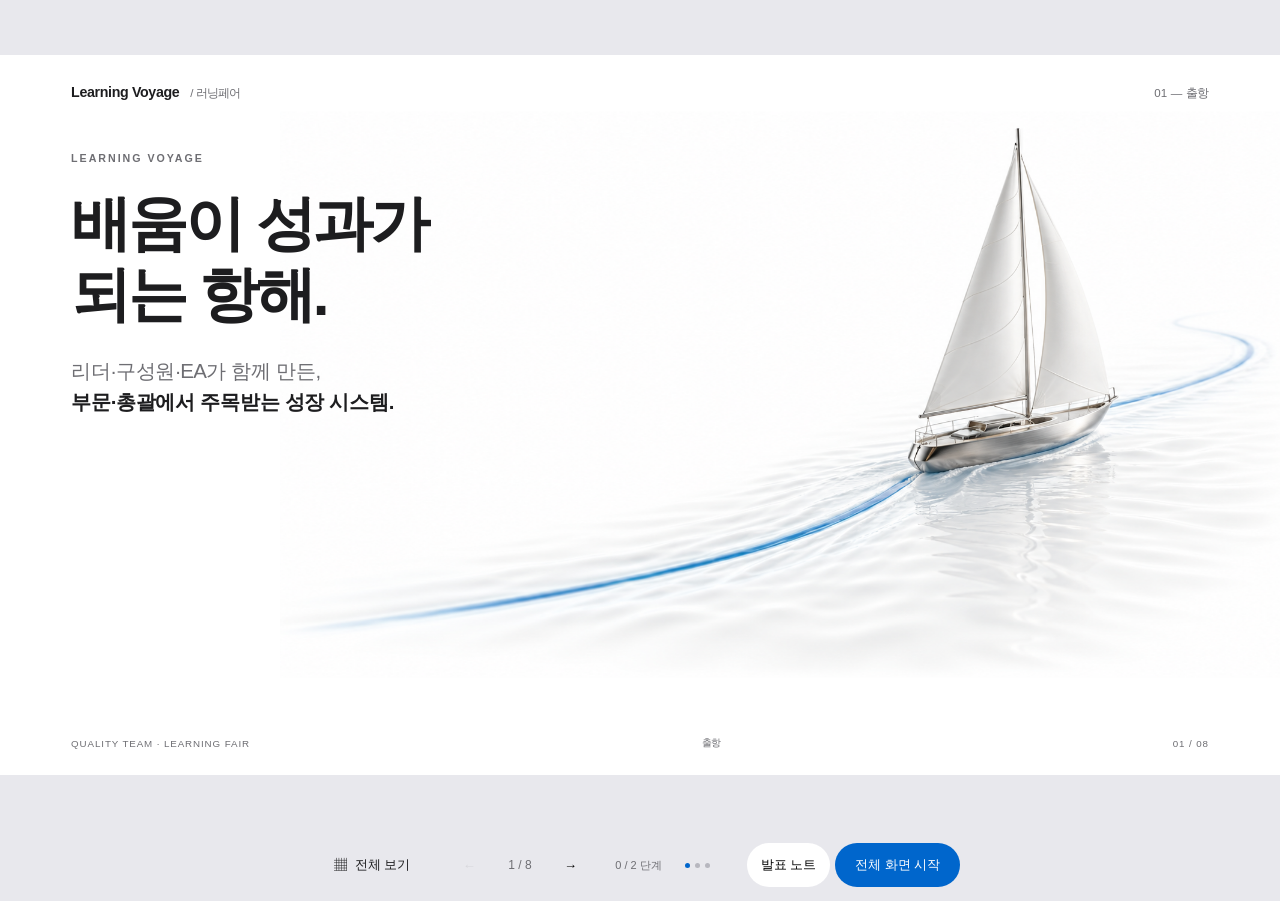
==== commit 971e9dfe: "Reframe learning story around organizational strength and illustrated systems" ====
--- a/present.html
+++ b/present.html
@@ -3,14 +3,42 @@
 <title>Learning Voyage — 클리커 발표</title><link rel="stylesheet" href="assets/style.css">
 <link rel="preload" as="image" href="assets/voyage-hero.png"><link rel="preload" as="image" href="assets/voyage-fleet.png">
 <script src="assets/slides.js" defer></script></head><body class="presentation deck">
-<main class="stage" aria-label="16:9 발표 화면"><article data-slide="1" class="slide light page-1" aria-label="1번째 슬라이드"><header class="slide-header"><a href="index.html">Learning Voyage<span> / 러닝페어</span></a><span>01 — 출항</span></header><div class="hero-copy"><p class="eyebrow">LEARNING VOYAGE</p><h1>배움이 성과가<br>되는 항해.</h1><p class="lead">우리가 향하는 곳,<br><strong>미래 품질 경쟁력을 갖춘 조직.</strong></p></div><img class="voyage-art" src="assets/voyage-hero.png" alt="흰색 범선 한 척이 파란 항로를 따라 항해하는 모습" width="1672" height="941"><div class="destination" data-reveal="1"><span class="destination-dot"></span><div>미래 품질 경쟁력<small>OUR SHARED DESTINATION</small></div></div><div class="capabilities" data-reveal="2"><span>4대 핵심역량</span><strong>신뢰성 · 평가기술</strong><strong>CS · AUDIT</strong><strong>AX</strong><strong>통계 · DATA · 시스템</strong></div><footer class="slide-footer"><span>QUALITY TEAM · LEARNING FAIR</span><span>출항</span><span>01 / 08</span></footer></article>
-<article hidden data-slide="2" class="slide light page-2" aria-label="2번째 슬라이드"><header class="slide-header"><a href="index.html">Learning Voyage<span> / 러닝페어</span></a><span>02 — 항로 설계</span></header><p class="eyebrow">DESIGNED BACKWARDS, MOVING FORWARD</p><h1>교육에서<br>시작하지 않았습니다.</h1><p class="lead">필요한 성과에서 역산한 Learning Journey.</p><div class="direction" data-reveal="1"><span>리더의 방향성</span><strong>무엇을 키울 것인가</strong><span class="direction-rule"></span><span>구성원의 교육 Needs</span><strong>어떻게 키울 것인가</strong></div><svg class="journey-rail" viewBox="0 0 1280 72" aria-hidden="true"><path class="rail-base" d="M16 36H1264"/><path class="rail-progress" d="M16 36H1264" pathLength="1"/><circle cx="16" cy="36" r="10"/><circle cx="224" cy="36" r="6"/><circle cx="432" cy="36" r="6"/><circle cx="640" cy="36" r="6"/><circle cx="848" cy="36" r="6"/><circle cx="1056" cy="36" r="6"/><circle cx="1264" cy="36" r="10"/></svg><ol class="flow " data-reveal="2"><li><span class="step">01</span><strong>Objective<small>미래 품질 경쟁력</small></strong></li><li><span class="step">02</span><strong>4대 핵심역량<small>성장의 기준</small></strong></li><li><span class="step">03</span><strong>프로젝트 · 과제</strong></li><li><span class="step">04</span><strong>학습</strong></li><li><span class="step">05</span><strong>지식공유</strong></li><li><span class="step">06</span><strong>업무 적용</strong></li><li><span class="step">07</span><strong>성과 KR</strong></li></ol><p class="takeaway" data-reveal="3">조직의 방향과 구성원의 Needs가 <strong>하나의 항로</strong>가 됩니다.</p><footer class="slide-footer"><span>QUALITY TEAM · LEARNING FAIR</span><span>항로 설계</span><span>02 / 08</span></footer></article>
-<article hidden data-slide="3" class="slide light page-3" aria-label="3번째 슬라이드"><header class="slide-header"><a href="index.html">Learning Voyage<span> / 러닝페어</span></a><span>03 — 항해지도</span></header><p class="eyebrow">01 / LEARNING INFRASTRUCTURE</p><h1>배우고 싶다는 마음이<br>실행으로 이어지도록.</h1><div class="split learning"><div><p class="lead">“교육체계는 있는데,<br>실제로 쓰고 있는가?”</p><div class="tools" data-reveal="1"><div><svg class="tool-icon" viewBox="0 0 48 48" aria-hidden="true"><circle cx="21" cy="21" r="12"/><path d="m30 30 10 10M21 13v16m-8-8h16"/></svg><span>DISCOVER</span><h3>AI 학습과정 추천</h3><p>품질팀에 필요한 교육을 탐색</p></div><div><svg class="tool-icon" viewBox="0 0 48 48" aria-hidden="true"><rect x="6" y="7" width="36" height="32" rx="6"/><path d="M15 31v-8m9 8V17m9 14V12"/></svg><span>TRACK</span><h3>Spotfire Dashboard</h3><p>교육과정 추천부터 실행률 확인까지</p></div></div></div><div class="metric-panel" data-reveal="2"><span class="label">직무교육체계 활용률</span><div class="metric">7.5<span>%</span></div><div class="bars"><div><span>품질팀</span><i style="width:100%"></i><b>7.5%</b></div><div><span>부문 평균</span><i style="width:54.67%"></i><b>4.1%</b></div></div><p class="secondary-stat">59–69% <span>교육목표 대비 7월 중간 실행률</span></p></div></div><ol class="flow compact" data-reveal="1"><li><span class="step">01</span><strong>연초 계획</strong></li><li><span class="step">02</span><strong>월별 점검</strong></li><li><span class="step">03</span><strong>3일 전 탐색</strong></li><li><span class="step">04</span><strong>당일 신청</strong></li><li><span class="step">05</span><strong>실행</strong></li><li><span class="step">06</span><strong>리더 확인</strong></li></ol><footer class="slide-footer"><span>QUALITY TEAM · LEARNING FAIR</span><span>항해지도</span><span>03 / 08</span></footer></article>
-<article hidden data-slide="4" class="slide light page-4" aria-label="4번째 슬라이드"><header class="slide-header"><a href="index.html">Learning Voyage<span> / 러닝페어</span></a><span>04 — 지식의 순환</span></header><p class="eyebrow">02 / Q-BRIDGE & LEARNING COMMUNITY</p><h1>한 사람의 경험을,<br>우리 모두의 지식으로.</h1><div class="split knowledge"><div class="orbit" data-reveal="1"><div class="orbit-center"><span>KNOWLEDGE LOOP</span><h2>Q-BRIDGE</h2><p>배움 · 공유 · 재적용</p></div><span class="node n1">4대 핵심역량</span><span class="node n2">프로젝트 · 과제</span><span class="node n3">학습조직</span><span class="node n4">Q-BRIDGE</span><span class="node n5">Popcorn</span><span class="node n6">다시 업무로</span><svg class="orbit-arcs" viewBox="0 0 425 325" aria-hidden="true"><defs><marker id="loop-arrow" viewBox="0 0 10 10" refX="5" refY="5" markerWidth="6" markerHeight="6" orient="auto-start-reverse"><path d="M0 0 10 5 0 10" fill="#0066cc"/></marker></defs><path d="M242 3C317 10 380 55 405 100M416 185C395 245 328 305 270 318M172 322C91 309 36 269 14 217M7 132C26 60 83 15 146 5" fill="none" stroke="#0066cc" stroke-width="2" marker-end="url(#loop-arrow)"/></svg></div><div class="knowledge-stats"><div class="mini-stats" data-reveal="2"><p><b>2<span>건 / 월</span></b>Q-BRIDGE</p><p><b>25<span>% 내외</span></b>팀원 지속 참여</p></div><div class="paper-stat" data-reveal="3"><span class="label">삼성논문상 출품</span><p><span>4</span><i>→</i><strong>13</strong><small>건</small></p><span class="label">공유를 넘어 논문 · 특허로 지식 자산화</span></div></div></div><p class="footnote" data-reveal="3">프로젝트·학습조직·지식공유·연구활동을 연결하는 과정에서 확인된 변화입니다.</p><footer class="slide-footer"><span>QUALITY TEAM · LEARNING FAIR</span><span>지식의 순환</span><span>04 / 08</span></footer></article>
-<article hidden data-slide="5" class="slide light page-5" aria-label="5번째 슬라이드"><header class="slide-header"><a href="index.html">Learning Voyage<span> / 러닝페어</span></a><span>05 — 배움이 업무가 되다</span></header><p class="eyebrow">03 / LEARNING → PERFORMANCE</p><h1>AI 교육의 목표는<br>수료가 아니었습니다.</h1><div class="ai-metrics"><div data-reveal="1"><p class="metric">40<span>건</span></p><h3>AI 업무과제 발굴</h3><p>개인의 실제 업무에서 찾은 아이디어</p></div><div class="conversion" data-reveal="2"><span>학습에서 적용으로</span><svg viewBox="0 0 220 40" aria-hidden="true"><path d="M0 20H210M193 3L210 20 193 37"/></svg></div><div data-reveal="2"><p class="metric">10<span>건</span></p><h3>팀 과제로 격상</h3><p>개인의 배움을 조직의 실행으로</p></div></div><div class="task-matrix" data-reveal="1" role="img" aria-label="40개 업무과제 중 10개가 팀 과제로 격상"><div class="matrix-grid"><span class="task-tile team-task"><svg viewBox="0 0 24 24" aria-hidden="true"><rect x="5" y="4" width="14" height="16" rx="3"/><path d="M9 9h6m-6 4h6m-6 4h3"/></svg></span><span class="task-tile team-task"><svg viewBox="0 0 24 24" aria-hidden="true"><rect x="5" y="4" width="14" height="16" rx="3"/><path d="M9 9h6m-6 4h6m-6 4h3"/></svg></span><span class="task-tile team-task"><svg viewBox="0 0 24 24" aria-hidden="true"><rect x="5" y="4" width="14" height="16" rx="3"/><path d="M9 9h6m-6 4h6m-6 4h3"/></svg></span><span class="task-tile team-task"><svg viewBox="0 0 24 24" aria-hidden="true"><rect x="5" y="4" width="14" height="16" rx="3"/><path d="M9 9h6m-6 4h6m-6 4h3"/></svg></span><span class="task-tile team-task"><svg viewBox="0 0 24 24" aria-hidden="true"><rect x="5" y="4" width="14" height="16" rx="3"/><path d="M9 9h6m-6 4h6m-6 4h3"/></svg></span><span class="task-tile team-task"><svg viewBox="0 0 24 24" aria-hidden="true"><rect x="5" y="4" width="14" height="16" rx="3"/><path d="M9 9h6m-6 4h6m-6 4h3"/></svg></span><span class="task-tile team-task"><svg viewBox="0 0 24 24" aria-hidden="true"><rect x="5" y="4" width="14" height="16" rx="3"/><path d="M9 9h6m-6 4h6m-6 4h3"/></svg></span><span class="task-tile team-task"><svg viewBox="0 0 24 24" aria-hidden="true"><rect x="5" y="4" width="14" height="16" rx="3"/><path d="M9 9h6m-6 4h6m-6 4h3"/></svg></span><span class="task-tile team-task"><svg viewBox="0 0 24 24" aria-hidden="true"><rect x="5" y="4" width="14" height="16" rx="3"/><path d="M9 9h6m-6 4h6m-6 4h3"/></svg></span><span class="task-tile team-task"><svg viewBox="0 0 24 24" aria-hidden="true"><rect x="5" y="4" width="14" height="16" rx="3"/><path d="M9 9h6m-6 4h6m-6 4h3"/></svg></span><span class="task-tile "><svg viewBox="0 0 24 24" aria-hidden="true"><rect x="5" y="4" width="14" height="16" rx="3"/><path d="M9 9h6m-6 4h6m-6 4h3"/></svg></span><span class="task-tile "><svg viewBox="0 0 24 24" aria-hidden="true"><rect x="5" y="4" width="14" height="16" rx="3"/><path d="M9 9h6m-6 4h6m-6 4h3"/></svg></span><span class="task-tile "><svg viewBox="0 0 24 24" aria-hidden="true"><rect x="5" y="4" width="14" height="16" rx="3"/><path d="M9 9h6m-6 4h6m-6 4h3"/></svg></span><span class="task-tile "><svg viewBox="0 0 24 24" aria-hidden="true"><rect x="5" y="4" width="14" height="16" rx="3"/><path d="M9 9h6m-6 4h6m-6 4h3"/></svg></span><span class="task-tile "><svg viewBox="0 0 24 24" aria-hidden="true"><rect x="5" y="4" width="14" height="16" rx="3"/><path d="M9 9h6m-6 4h6m-6 4h3"/></svg></span><span class="task-tile "><svg viewBox="0 0 24 24" aria-hidden="true"><rect x="5" y="4" width="14" height="16" rx="3"/><path d="M9 9h6m-6 4h6m-6 4h3"/></svg></span><span class="task-tile "><svg viewBox="0 0 24 24" aria-hidden="true"><rect x="5" y="4" width="14" height="16" rx="3"/><path d="M9 9h6m-6 4h6m-6 4h3"/></svg></span><span class="task-tile "><svg viewBox="0 0 24 24" aria-hidden="true"><rect x="5" y="4" width="14" height="16" rx="3"/><path d="M9 9h6m-6 4h6m-6 4h3"/></svg></span><span class="task-tile "><svg viewBox="0 0 24 24" aria-hidden="true"><rect x="5" y="4" width="14" height="16" rx="3"/><path d="M9 9h6m-6 4h6m-6 4h3"/></svg></span><span class="task-tile "><svg viewBox="0 0 24 24" aria-hidden="true"><rect x="5" y="4" width="14" height="16" rx="3"/><path d="M9 9h6m-6 4h6m-6 4h3"/></svg></span><span class="task-tile "><svg viewBox="0 0 24 24" aria-hidden="true"><rect x="5" y="4" width="14" height="16" rx="3"/><path d="M9 9h6m-6 4h6m-6 4h3"/></svg></span><span class="task-tile "><svg viewBox="0 0 24 24" aria-hidden="true"><rect x="5" y="4" width="14" height="16" rx="3"/><path d="M9 9h6m-6 4h6m-6 4h3"/></svg></span><span class="task-tile "><svg viewBox="0 0 24 24" aria-hidden="true"><rect x="5" y="4" width="14" height="16" rx="3"/><path d="M9 9h6m-6 4h6m-6 4h3"/></svg></span><span class="task-tile "><svg viewBox="0 0 24 24" aria-hidden="true"><rect x="5" y="4" width="14" height="16" rx="3"/><path d="M9 9h6m-6 4h6m-6 4h3"/></svg></span><span class="task-tile "><svg viewBox="0 0 24 24" aria-hidden="true"><rect x="5" y="4" width="14" height="16" rx="3"/><path d="M9 9h6m-6 4h6m-6 4h3"/></svg></span><span class="task-tile "><svg viewBox="0 0 24 24" aria-hidden="true"><rect x="5" y="4" width="14" height="16" rx="3"/><path d="M9 9h6m-6 4h6m-6 4h3"/></svg></span><span class="task-tile "><svg viewBox="0 0 24 24" aria-hidden="true"><rect x="5" y="4" width="14" height="16" rx="3"/><path d="M9 9h6m-6 4h6m-6 4h3"/></svg></span><span class="task-tile "><svg viewBox="0 0 24 24" aria-hidden="true"><rect x="5" y="4" width="14" height="16" rx="3"/><path d="M9 9h6m-6 4h6m-6 4h3"/></svg></span><span class="task-tile "><svg viewBox="0 0 24 24" aria-hidden="true"><rect x="5" y="4" width="14" height="16" rx="3"/><path d="M9 9h6m-6 4h6m-6 4h3"/></svg></span><span class="task-tile "><svg viewBox="0 0 24 24" aria-hidden="true"><rect x="5" y="4" width="14" height="16" rx="3"/><path d="M9 9h6m-6 4h6m-6 4h3"/></svg></span><span class="task-tile "><svg viewBox="0 0 24 24" aria-hidden="true"><rect x="5" y="4" width="14" height="16" rx="3"/><path d="M9 9h6m-6 4h6m-6 4h3"/></svg></span><span class="task-tile "><svg viewBox="0 0 24 24" aria-hidden="true"><rect x="5" y="4" width="14" height="16" rx="3"/><path d="M9 9h6m-6 4h6m-6 4h3"/></svg></span><span class="task-tile "><svg viewBox="0 0 24 24" aria-hidden="true"><rect x="5" y="4" width="14" height="16" rx="3"/><path d="M9 9h6m-6 4h6m-6 4h3"/></svg></span><span class="task-tile "><svg viewBox="0 0 24 24" aria-hidden="true"><rect x="5" y="4" width="14" height="16" rx="3"/><path d="M9 9h6m-6 4h6m-6 4h3"/></svg></span><span class="task-tile "><svg viewBox="0 0 24 24" aria-hidden="true"><rect x="5" y="4" width="14" height="16" rx="3"/><path d="M9 9h6m-6 4h6m-6 4h3"/></svg></span><span class="task-tile "><svg viewBox="0 0 24 24" aria-hidden="true"><rect x="5" y="4" width="14" height="16" rx="3"/><path d="M9 9h6m-6 4h6m-6 4h3"/></svg></span><span class="task-tile "><svg viewBox="0 0 24 24" aria-hidden="true"><rect x="5" y="4" width="14" height="16" rx="3"/><path d="M9 9h6m-6 4h6m-6 4h3"/></svg></span><span class="task-tile "><svg viewBox="0 0 24 24" aria-hidden="true"><rect x="5" y="4" width="14" height="16" rx="3"/><path d="M9 9h6m-6 4h6m-6 4h3"/></svg></span><span class="task-tile "><svg viewBox="0 0 24 24" aria-hidden="true"><rect x="5" y="4" width="14" height="16" rx="3"/><path d="M9 9h6m-6 4h6m-6 4h3"/></svg></span><span class="task-tile "><svg viewBox="0 0 24 24" aria-hidden="true"><rect x="5" y="4" width="14" height="16" rx="3"/><path d="M9 9h6m-6 4h6m-6 4h3"/></svg></span></div><div class="matrix-legend"><span>업무과제 40건</span><span data-reveal="2"><i></i>팀 과제 10건</span></div></div><ol class="flow ai-flow" data-reveal="3"><li><span class="step">01</span><strong>Q-BRIDGE<small>AI 가능성 발견</small></strong></li><li><span class="step">02</span><strong>개인 업무 아이디어</strong></li><li><span class="step">03</span><strong>AI 교육<small>이론 · 실습 · 구현</small></strong></li><li><span class="step">04</span><strong>전문가 Mentoring<small>1개월</small></strong></li><li><span class="step">05</span><strong>개인과제</strong></li><li><span class="step">06</span><strong>팀 과제</strong></li></ol><footer class="slide-footer"><span>QUALITY TEAM · LEARNING FAIR</span><span>배움이 업무가 되다</span><span>05 / 08</span></footer></article>
-<article hidden data-slide="6" class="slide light page-6" aria-label="6번째 슬라이드"><header class="slide-header"><a href="index.html">Learning Voyage<span> / 러닝페어</span></a><span>06 — 글로벌로 항해하다</span></header><p class="eyebrow">04 / GLOBAL CAPABILITY</p><h1>어학의 목적지를<br>업무로 넓히다.</h1><div class="split global"><div class="global-number"><svg class="global-sphere" viewBox="0 0 420 420" aria-hidden="true"><circle cx="210" cy="210" r="174"/><ellipse cx="210" cy="210" rx="92" ry="174"/><ellipse cx="210" cy="210" rx="38" ry="174"/><ellipse cx="210" cy="210" rx="174" ry="64"/><ellipse cx="210" cy="210" rx="174" ry="125"/><path d="M36 210h348M210 36v348"/><path class="global-arc" d="M77 281Q140 58 349 132M93 102Q306 96 319 328"/><circle class="global-point" cx="77" cy="281" r="6"/><circle class="global-point" cx="349" cy="132" r="6"/><circle class="global-point" cx="319" cy="328" r="6"/></svg><p class="metric" data-reveal="2">17<span>%</span></p><h3 data-reveal="2">어학역량 상승</h3><p data-reveal="2">TSP총괄 내 최고 수준</p></div><div class="global-copy"><h2>글로벌 고객 대응.<br>미래 CS 인력 Pool.</h2><p class="lead">자기계발을 넘어,<br>직무역량으로 관리했습니다.</p><div class="global-steps" data-reveal="1"><p><b>01</b><span>리더 관심 · 목표관리 → CS 영어 실전발표</span></p><p><b>02</b><span>고득점자 Know-how → OPIC 교재 자산화</span></p><p><b>03</b><span>TECH BIZ 몰입교육 → 동기부여 · 인센티브</span></p></div></div></div><footer class="slide-footer"><span>QUALITY TEAM · LEARNING FAIR</span><span>글로벌로 항해하다</span><span>06 / 08</span></footer></article>
-<article hidden data-slide="7" class="slide light page-7" aria-label="7번째 슬라이드"><header class="slide-header"><a href="index.html">Learning Voyage<span> / 러닝페어</span></a><span>07 — 항해의 결과</span></header><p class="eyebrow">ONE OBJECTIVE. MEASURABLE PROGRESS.</p><h1>하나의 목적지.<br>네 가지 변화.</h1><p class="objective"><span>OBJECTIVE</span>미래 품질 경쟁력을 갖춘 조직</p><div class="scoreboard"><div class="table-head"><span>LEARNING SYSTEM</span><span>변화</span><span>확인된 결과</span></div><div data-reveal="1"><h3>직무교육체계</h3><p>계획 → 실행 습관</p><strong>7.5<small>% 활용률</small></strong></div><div data-reveal="1"><h3>Q-BRIDGE</h3><p>개인지식 → 조직지식</p><strong>4 → 13<small>건 논문 출품</small></strong></div><div data-reveal="2"><h3>AI</h3><p>학습 → 업무적용</p><strong>40<small>건 발굴 / </small>10<small>건 팀과제화</small></strong></div><div data-reveal="2"><h3>어학</h3><p>자기계발 → 직무역량</p><strong>17<small>% 역량 상승</small></strong></div></div><div class="kr" data-reveal="3"><span>KEY RESULTS</span><p>지식 활용 ↑</p><p>지식 자산 ↑</p><p>AI 업무과제 ↑</p><p>글로벌 역량 ↑</p></div><footer class="slide-footer"><span>QUALITY TEAM · LEARNING FAIR</span><span>항해의 결과</span><span>07 / 08</span></footer></article>
-<article hidden data-slide="8" class="slide light page-8" aria-label="8번째 슬라이드"><header class="slide-header"><a href="index.html">Learning Voyage<span> / 러닝페어</span></a><span>08 — 새로운 항로</span></header><p class="eyebrow">THE NEXT VOYAGE</p><h1>스스로 성장하는<br>구조를 남겼습니다.</h1><p class="lead closing-lead">품질팀의 경험이,<br>다른 조직의 항로가 될 수 있도록.</p><img class="voyage-art" data-reveal="0" src="assets/voyage-fleet.png" alt="세 척의 범선이 같은 항로를 따라 항해하는 모습" width="1672" height="941"><div class="destination" data-reveal="1"><span class="destination-dot"></span><div>미래 품질 경쟁력<small>OUR SHARED DESTINATION</small></div></div><div class="closing-route" data-reveal="1">Objective <span>→</span> 역량 정의 <span>→</span> 업무과제 <span>→</span> Learning <span>→</span> 현업 적용 <span>→</span> 지식공유 <span>→</span> 성과 측정</div><div class="next" data-reveal="2"><span>NEXT VOYAGE</span><p>Q-BRIDGE 주제 Crowdsourcing</p><p>AI 과제 사전 Feasibility 검증</p><p>TECH BIZ Fast Track</p></div><footer class="slide-footer"><span>QUALITY TEAM · LEARNING FAIR</span><span>새로운 항로</span><span>08 / 08</span></footer></article></main>
+<main class="stage" aria-label="16:9 발표 화면"><article data-slide="1" class="slide light page-1" aria-label="1번째 슬라이드"><header class="slide-header"><a href="index.html">Learning Voyage<span> / 러닝페어</span></a><span>01 — 출항</span></header><div class="hero-copy"><p class="eyebrow">LEARNING VOYAGE</p><h1>배움이 성과가<br>되는 항해.</h1><p class="lead">리더·구성원·EA가 함께 만든,<br><strong>부문·총괄에서 주목받는 성장 시스템.</strong></p></div><img class="voyage-art" src="assets/voyage-hero.png" alt="흰색 범선 한 척이 파란 항로를 따라 항해하는 모습" width="1672" height="941"><div class="destination" data-reveal="1"><span class="destination-dot"></span><div>미래 품질 경쟁력<small>OUR SHARED DESTINATION</small></div></div><div class="capabilities" data-reveal="2"><span>4대 핵심역량</span><strong>신뢰성 · 평가기술</strong><strong>CS · AUDIT</strong><strong>AX</strong><strong>통계 · DATA · 시스템</strong></div><footer class="slide-footer"><span>QUALITY TEAM · LEARNING FAIR</span><span>출항</span><span>01 / 08</span></footer></article>
+<article hidden data-slide="2" class="slide light page-2" aria-label="2번째 슬라이드"><header class="slide-header"><a href="index.html">Learning Voyage<span> / 러닝페어</span></a><span>02 — 항로 설계</span></header><p class="eyebrow">ONE TEAM / ONE CONNECTED LEARNING SYSTEM</p><h1>개별 교육을 넘어,<br>하나의 성장 시스템으로.</h1>
+<figure class="system-diagram" data-reveal="1"><img src="assets/learning-system.png" alt="미래 품질 경쟁력이라는 하나의 목표 아래 4대 핵심역량, 프로젝트와 과제, 학습 Needs, Learning, 현업 적용, 지식 공유, 성과 KR을 연결하고 리더 방향과 구성원 Needs로 뒷받침하는 운영체계"></figure>
+<div class="system-pillars" data-reveal="2"><div><span>LEARN</span><strong>필요한 학습을 찾아 실행</strong><p>직무교육체계 · AI 추천 · Dashboard</p></div><div><span>SHARE</span><strong>현업의 경험을 조직 지식으로</strong><p>학습조직 · 내부 전문가 · Q-BRIDGE</p></div><div><span>PERFORM</span><strong>배움을 실제 업무역량으로</strong><p>AI 업무과제 · 글로벌 어학역량</p></div></div>
+<p class="system-message" data-reveal="3">리더가 방향을 제시하고, 구성원이 실행하고, <strong>EA가 학습과 업무를 연결합니다.</strong></p><footer class="slide-footer"><span>QUALITY TEAM · LEARNING FAIR</span><span>항로 설계</span><span>02 / 08</span></footer></article>
+<article hidden data-slide="3" class="slide light page-3" aria-label="3번째 슬라이드"><header class="slide-header"><a href="index.html">Learning Voyage<span> / 러닝페어</span></a><span>03 — 항해지도</span></header><p class="eyebrow">01 / LEARNING ENGAGEMENT · ABOVE THE BENCHMARK</p>
+<h1>구성원의 실행을 바꾸고,<br><em>부문 평균을 넘어섰습니다.</em></h1>
+<div class="benchmark-layout">
+<section class="benchmark-chart" data-reveal="1" aria-label="월평균 직무교육체계 활용률, 품질팀 7.5%, DS부문 평균 4.1%">
+<p class="chart-heading">월평균 직무교육체계 활용률</p>
+<div class="benchmark-row ours"><div><strong>TSP 품질팀</strong><b>7.5<span>%</span></b></div><div class="bar-track"><i style="width:93.75%"></i></div></div>
+<div class="benchmark-row average"><div><span>DS부문 평균</span><b>4.1<span>%</span></b></div><div class="bar-track"><i style="width:51.25%"></i></div></div>
+<p class="chart-source">2026년 1–6월 DScovery · 중복 제외 월평균</p>
+</section>
+<section class="benchmark-result" data-reveal="2"><p class="label">DS부문 평균 대비</p><p class="benchmark-multiplier">1.83<span>배</span></p><p class="difference">+3.4<span>%p</span><small>활용률 격차</small></p><p class="secondary-stat">59–69% <span>7월 교육목표 중간 실행률</span></p></section>
+</div>
+<div class="execution-strip" data-reveal="1"><span>성과를 만든 운영</span><strong>계획</strong><i>→</i><strong>추천·탐색</strong><i>→</i><strong>신청·실행</strong><i>→</i><strong>리더 확인</strong><small>AI 추천 + Spotfire Dashboard</small></div><footer class="slide-footer"><span>QUALITY TEAM · LEARNING FAIR</span><span>항해지도</span><span>03 / 08</span></footer></article>
+<article hidden data-slide="4" class="slide light page-4" aria-label="4번째 슬라이드"><header class="slide-header"><a href="index.html">Learning Voyage<span> / 러닝페어</span></a><span>04 — 지식의 순환</span></header><p class="eyebrow">02 / Q-BRIDGE & LEARNING COMMUNITY</p><h1>리더가 함께 만드는<br>지식의 선순환.</h1><div class="split knowledge"><figure class="knowledge-illustration" data-reveal="1"><img src="assets/knowledge-loop.png" alt="4대 핵심역량부터 프로젝트, 학습조직, 내부 전문가, Q-BRIDGE, Popcorn, 업무 재활용, 논문·특허와 현업성과로 이어지는 지식 순환"></figure><div class="knowledge-stats"><div class="leader-proof" data-reveal="2"><span>LEADER ENGAGEMENT</span><strong>Q-BRIDGE 팀장 매회 참석</strong></div><div class="mini-stats" data-reveal="2"><p><b>2<span>건 / 월</span></b>Q-BRIDGE</p><p><b>25<span>% 내외</span></b>팀원 지속 참여</p></div><div class="paper-stat" data-reveal="3"><span class="label">삼성논문상 출품</span><p><span>4</span><i>→</i><strong>13</strong><small>건</small></p><div class="paper-growth"><b>3.25배</b><span>삼성논문상 출품 건수 변화</span></div></div></div></div><p class="footnote" data-reveal="3">프로젝트·학습조직·지식공유·연구활동을 연결하는 과정에서 확인된 변화입니다.</p><footer class="slide-footer"><span>QUALITY TEAM · LEARNING FAIR</span><span>지식의 순환</span><span>04 / 08</span></footer></article>
+<article hidden data-slide="5" class="slide light page-5" aria-label="5번째 슬라이드"><header class="slide-header"><a href="index.html">Learning Voyage<span> / 러닝페어</span></a><span>05 — 배움이 업무가 되다</span></header><p class="eyebrow">03 / LEARNING → PERFORMANCE</p><h1>교육생과 함께,<br><em>실제 업무과제를 키웠습니다.</em></h1><div class="ai-metrics"><div data-reveal="1"><p class="metric">40<span>건</span></p><h3>AI 업무과제 발굴</h3><p>개인의 실제 업무에서 찾은 아이디어</p></div><div class="conversion" data-reveal="2"><span>학습에서 적용으로</span><svg viewBox="0 0 220 40" aria-hidden="true"><path d="M0 20H210M193 3L210 20 193 37"/></svg></div><div data-reveal="2"><p class="metric">10<span>건</span></p><h3>팀 과제로 격상</h3><p>개인의 배움을 조직의 실행으로</p></div></div><div class="task-matrix" data-reveal="1" role="img" aria-label="40개 업무과제 중 10개가 팀 과제로 격상"><div class="matrix-grid"><span class="task-tile team-task"><svg viewBox="0 0 24 24" aria-hidden="true"><rect x="5" y="4" width="14" height="16" rx="3"/><path d="M9 9h6m-6 4h6m-6 4h3"/></svg></span><span class="task-tile team-task"><svg viewBox="0 0 24 24" aria-hidden="true"><rect x="5" y="4" width="14" height="16" rx="3"/><path d="M9 9h6m-6 4h6m-6 4h3"/></svg></span><span class="task-tile team-task"><svg viewBox="0 0 24 24" aria-hidden="true"><rect x="5" y="4" width="14" height="16" rx="3"/><path d="M9 9h6m-6 4h6m-6 4h3"/></svg></span><span class="task-tile team-task"><svg viewBox="0 0 24 24" aria-hidden="true"><rect x="5" y="4" width="14" height="16" rx="3"/><path d="M9 9h6m-6 4h6m-6 4h3"/></svg></span><span class="task-tile team-task"><svg viewBox="0 0 24 24" aria-hidden="true"><rect x="5" y="4" width="14" height="16" rx="3"/><path d="M9 9h6m-6 4h6m-6 4h3"/></svg></span><span class="task-tile team-task"><svg viewBox="0 0 24 24" aria-hidden="true"><rect x="5" y="4" width="14" height="16" rx="3"/><path d="M9 9h6m-6 4h6m-6 4h3"/></svg></span><span class="task-tile team-task"><svg viewBox="0 0 24 24" aria-hidden="true"><rect x="5" y="4" width="14" height="16" rx="3"/><path d="M9 9h6m-6 4h6m-6 4h3"/></svg></span><span class="task-tile team-task"><svg viewBox="0 0 24 24" aria-hidden="true"><rect x="5" y="4" width="14" height="16" rx="3"/><path d="M9 9h6m-6 4h6m-6 4h3"/></svg></span><span class="task-tile team-task"><svg viewBox="0 0 24 24" aria-hidden="true"><rect x="5" y="4" width="14" height="16" rx="3"/><path d="M9 9h6m-6 4h6m-6 4h3"/></svg></span><span class="task-tile team-task"><svg viewBox="0 0 24 24" aria-hidden="true"><rect x="5" y="4" width="14" height="16" rx="3"/><path d="M9 9h6m-6 4h6m-6 4h3"/></svg></span><span class="task-tile "><svg viewBox="0 0 24 24" aria-hidden="true"><rect x="5" y="4" width="14" height="16" rx="3"/><path d="M9 9h6m-6 4h6m-6 4h3"/></svg></span><span class="task-tile "><svg viewBox="0 0 24 24" aria-hidden="true"><rect x="5" y="4" width="14" height="16" rx="3"/><path d="M9 9h6m-6 4h6m-6 4h3"/></svg></span><span class="task-tile "><svg viewBox="0 0 24 24" aria-hidden="true"><rect x="5" y="4" width="14" height="16" rx="3"/><path d="M9 9h6m-6 4h6m-6 4h3"/></svg></span><span class="task-tile "><svg viewBox="0 0 24 24" aria-hidden="true"><rect x="5" y="4" width="14" height="16" rx="3"/><path d="M9 9h6m-6 4h6m-6 4h3"/></svg></span><span class="task-tile "><svg viewBox="0 0 24 24" aria-hidden="true"><rect x="5" y="4" width="14" height="16" rx="3"/><path d="M9 9h6m-6 4h6m-6 4h3"/></svg></span><span class="task-tile "><svg viewBox="0 0 24 24" aria-hidden="true"><rect x="5" y="4" width="14" height="16" rx="3"/><path d="M9 9h6m-6 4h6m-6 4h3"/></svg></span><span class="task-tile "><svg viewBox="0 0 24 24" aria-hidden="true"><rect x="5" y="4" width="14" height="16" rx="3"/><path d="M9 9h6m-6 4h6m-6 4h3"/></svg></span><span class="task-tile "><svg viewBox="0 0 24 24" aria-hidden="true"><rect x="5" y="4" width="14" height="16" rx="3"/><path d="M9 9h6m-6 4h6m-6 4h3"/></svg></span><span class="task-tile "><svg viewBox="0 0 24 24" aria-hidden="true"><rect x="5" y="4" width="14" height="16" rx="3"/><path d="M9 9h6m-6 4h6m-6 4h3"/></svg></span><span class="task-tile "><svg viewBox="0 0 24 24" aria-hidden="true"><rect x="5" y="4" width="14" height="16" rx="3"/><path d="M9 9h6m-6 4h6m-6 4h3"/></svg></span><span class="task-tile "><svg viewBox="0 0 24 24" aria-hidden="true"><rect x="5" y="4" width="14" height="16" rx="3"/><path d="M9 9h6m-6 4h6m-6 4h3"/></svg></span><span class="task-tile "><svg viewBox="0 0 24 24" aria-hidden="true"><rect x="5" y="4" width="14" height="16" rx="3"/><path d="M9 9h6m-6 4h6m-6 4h3"/></svg></span><span class="task-tile "><svg viewBox="0 0 24 24" aria-hidden="true"><rect x="5" y="4" width="14" height="16" rx="3"/><path d="M9 9h6m-6 4h6m-6 4h3"/></svg></span><span class="task-tile "><svg viewBox="0 0 24 24" aria-hidden="true"><rect x="5" y="4" width="14" height="16" rx="3"/><path d="M9 9h6m-6 4h6m-6 4h3"/></svg></span><span class="task-tile "><svg viewBox="0 0 24 24" aria-hidden="true"><rect x="5" y="4" width="14" height="16" rx="3"/><path d="M9 9h6m-6 4h6m-6 4h3"/></svg></span><span class="task-tile "><svg viewBox="0 0 24 24" aria-hidden="true"><rect x="5" y="4" width="14" height="16" rx="3"/><path d="M9 9h6m-6 4h6m-6 4h3"/></svg></span><span class="task-tile "><svg viewBox="0 0 24 24" aria-hidden="true"><rect x="5" y="4" width="14" height="16" rx="3"/><path d="M9 9h6m-6 4h6m-6 4h3"/></svg></span><span class="task-tile "><svg viewBox="0 0 24 24" aria-hidden="true"><rect x="5" y="4" width="14" height="16" rx="3"/><path d="M9 9h6m-6 4h6m-6 4h3"/></svg></span><span class="task-tile "><svg viewBox="0 0 24 24" aria-hidden="true"><rect x="5" y="4" width="14" height="16" rx="3"/><path d="M9 9h6m-6 4h6m-6 4h3"/></svg></span><span class="task-tile "><svg viewBox="0 0 24 24" aria-hidden="true"><rect x="5" y="4" width="14" height="16" rx="3"/><path d="M9 9h6m-6 4h6m-6 4h3"/></svg></span><span class="task-tile "><svg viewBox="0 0 24 24" aria-hidden="true"><rect x="5" y="4" width="14" height="16" rx="3"/><path d="M9 9h6m-6 4h6m-6 4h3"/></svg></span><span class="task-tile "><svg viewBox="0 0 24 24" aria-hidden="true"><rect x="5" y="4" width="14" height="16" rx="3"/><path d="M9 9h6m-6 4h6m-6 4h3"/></svg></span><span class="task-tile "><svg viewBox="0 0 24 24" aria-hidden="true"><rect x="5" y="4" width="14" height="16" rx="3"/><path d="M9 9h6m-6 4h6m-6 4h3"/></svg></span><span class="task-tile "><svg viewBox="0 0 24 24" aria-hidden="true"><rect x="5" y="4" width="14" height="16" rx="3"/><path d="M9 9h6m-6 4h6m-6 4h3"/></svg></span><span class="task-tile "><svg viewBox="0 0 24 24" aria-hidden="true"><rect x="5" y="4" width="14" height="16" rx="3"/><path d="M9 9h6m-6 4h6m-6 4h3"/></svg></span><span class="task-tile "><svg viewBox="0 0 24 24" aria-hidden="true"><rect x="5" y="4" width="14" height="16" rx="3"/><path d="M9 9h6m-6 4h6m-6 4h3"/></svg></span><span class="task-tile "><svg viewBox="0 0 24 24" aria-hidden="true"><rect x="5" y="4" width="14" height="16" rx="3"/><path d="M9 9h6m-6 4h6m-6 4h3"/></svg></span><span class="task-tile "><svg viewBox="0 0 24 24" aria-hidden="true"><rect x="5" y="4" width="14" height="16" rx="3"/><path d="M9 9h6m-6 4h6m-6 4h3"/></svg></span><span class="task-tile "><svg viewBox="0 0 24 24" aria-hidden="true"><rect x="5" y="4" width="14" height="16" rx="3"/><path d="M9 9h6m-6 4h6m-6 4h3"/></svg></span><span class="task-tile "><svg viewBox="0 0 24 24" aria-hidden="true"><rect x="5" y="4" width="14" height="16" rx="3"/><path d="M9 9h6m-6 4h6m-6 4h3"/></svg></span></div><div class="matrix-legend"><span>업무과제 40건</span><span data-reveal="2"><i></i>팀 과제 10건</span></div></div><figure class="pipeline-illustration" data-reveal="3"><img src="assets/ai-learning-pipeline.png" alt="Q-BRIDGE로 가능성 발견, 업무 아이디어로 문제 정의, AI 특화교육으로 구현, 1개월 전문가 멘토링, 개인 업무과제를 거쳐 팀 과제로 이어지는 과정"></figure><footer class="slide-footer"><span>QUALITY TEAM · LEARNING FAIR</span><span>배움이 업무가 되다</span><span>05 / 08</span></footer></article>
+<article hidden data-slide="6" class="slide light page-6" aria-label="6번째 슬라이드"><header class="slide-header"><a href="index.html">Learning Voyage<span> / 러닝페어</span></a><span>06 — 글로벌로 항해하다</span></header><p class="eyebrow">GLOBAL CAPABILITY / ORGANIZATIONAL STRENGTH</p><h1>어학을 조직 역량으로,<br><em>상승률은 총괄 최고로.</em></h1>
+<figure class="ecosystem-illustration" data-reveal="1"><img src="assets/global-ecosystem.png" alt="CS 영어 세미나, 고득점자 노하우, OPIC 교재 자산화, TECH BIZ, Business Writing, 인센티브와 Recognition을 연결한 글로벌 역량 육성체계"></figure>
+<div class="global-evidence"><p class="system-kicker">글로벌 고객 대응 · 미래 CS 인력 Pool</p><h2>개인의 공부를<br>팀의 역량으로 연결.</h2><p class="global-lead">리더 목표관리 → 실전 학습<br>→ 노하우 자산화 → 동기부여</p><div data-reveal="2"><p class="global-metric">17<span>%</span></p><p class="global-rank">어학역량 상승률 <strong>TSP총괄 내 최고</strong></p></div></div><footer class="slide-footer"><span>QUALITY TEAM · LEARNING FAIR</span><span>글로벌로 항해하다</span><span>06 / 08</span></footer></article>
+<article hidden data-slide="7" class="slide light page-7" aria-label="7번째 슬라이드"><header class="slide-header"><a href="index.html">Learning Voyage<span> / 러닝페어</span></a><span>07 — 항해의 결과</span></header><p class="eyebrow">PERFORMANCE / OUR DIFFERENCE, IN EVIDENCE</p><h1>조직적으로 만든 변화.<br><em>부문·총괄이 주목한 성과.</em></h1>
+
+<div class="evidence-board">
+<section data-reveal="1"><span class="evidence-type">DS부문 평균 대비</span><h3>필요한 학습을, 실제 실행으로</h3><strong>1.83<small>배</small></strong><p>품질팀 7.5% <span>vs</span> 부문 평균 4.1%</p><b class="evidence-tag">+3.4%p</b></section>
+<section data-reveal="1"><span class="evidence-type">삼성논문상 출품 변화</span><h3>개인의 경험을, 조직의 지식으로</h3><strong>3.25<small>배</small></strong><p>4건 <span>→</span> 13건</p><b class="evidence-tag">9건 증가</b></section>
+<section data-reveal="2"><span class="evidence-type">발굴 과제의 팀 과제 전환</span><h3>교육 아이디어를, 팀의 업무과제로</h3><strong>25<small>%</small></strong><p>40건 발굴 <span>→</span> 10건 팀 과제화</p><b class="evidence-tag">4건 중 1건</b></section>
+<section data-reveal="2" class="top-result"><span class="evidence-type">TSP총괄 내 가장 높은 상승률</span><h3>개인 어학을, 글로벌 대응 역량으로</h3><strong>17<small>% 상승</small></strong><p>리더십 · 실전 학습 · 지식 자산화</p><b class="evidence-tag">총괄 내 최고</b></section>
+</div>
+<p class="recognition-line" data-reveal="3"><span>RECOGNIZED BY DS</span><strong>DS부문 Talent Development 우수사례 선정·인터뷰</strong></p><footer class="slide-footer"><span>QUALITY TEAM · LEARNING FAIR</span><span>항해의 결과</span><span>07 / 08</span></footer></article>
+<article hidden data-slide="8" class="slide light page-8" aria-label="8번째 슬라이드"><header class="slide-header"><a href="index.html">Learning Voyage<span> / 러닝페어</span></a><span>08 — 새로운 항로</span></header><p class="eyebrow">RECOGNITION / FROM TSP QUALITY TO DS</p><h1>DS부문이 주목한<br>품질팀의 Learning Model.</h1>
+<img class="voyage-art" src="assets/voyage-fleet.png" alt="품질팀이 만든 항로를 함께 따라가는 세 척의 범선" width="1672" height="941">
+<section class="recognition-proof" data-reveal="1"><span>DS부문 Talent Development</span><h2>우수사례 선정·인터뷰</h2><p>데이터로 확인한 교육체계 업데이트와 활용도.<br>다른 조직에 공유할 운영사례로 선정되었습니다.</p></section>
+<div class="recognition-pillars" data-reveal="2"><div><span>01 / LEARN</span><strong>직무교육체계<br>활용·업데이트</strong></div><div><span>02 / SHARE</span><strong>사내 전문가 기반<br>교육·Q-BRIDGE</strong></div><div><span>03 / PERFORM</span><strong>교육을 실제<br>업무성과로 연결</strong></div></div>
+<p class="closing-evidence">우리 팀의 성장 방식이, <strong>다른 조직의 참고 모델로.</strong></p><footer class="slide-footer"><span>QUALITY TEAM · LEARNING FAIR</span><span>새로운 항로</span><span>08 / 08</span></footer></article></main>
 <nav class="controls" aria-label="발표 제어">
 <a href="index.html" aria-label="전체 목차">▦ <span>전체 보기</span></a>
 <button id="previous" aria-label="이전 단계">←</button><span class="counter">1 / 8</span><button id="next" aria-label="다음 단계">→</button>
@@ -20,6 +48,6 @@
 </nav>
 <aside id="notes" hidden></aside><div id="blank" class="blank-screen" hidden aria-label="발표 화면 가리기"></div>
 <div class="live-status" role="status" aria-live="polite"></div>
-<script type="application/json" id="deck-notes">[{"title": "01. 배움이 성과가 되는 항해 — Learning Voyage", "html": "<div><h2>발표 노트 <span>40초 · 총 7분<\/span><\/h2><button id=\"notes-close\" aria-label=\"발표 노트 닫기\">×<\/button><\/div><p>조직의 지속성을 위해, 우리가 중장기적으로 갖춰야 할 역량부터 정의했습니다. 리더가 목적지를 정하고 구성원이 함께 항해합니다. Q-BRIDGE, 직무교육체계, AI, 어학은 미래 품질 경쟁력이라는 하나의 목적지를 향하는 성장 시스템입니다.<\/p>"}, {"title": "02. 교육에서 시작하지 않았습니다 — Learning Voyage", "html": "<div><h2>발표 노트 <span>50초 · 총 7분<\/span><\/h2><button id=\"notes-close\" aria-label=\"발표 노트 닫기\">×<\/button><\/div><p>무엇을 키울 것인가는 조직의 방향에서, 어떻게 키울 것인가는 구성원의 Needs에서 찾았습니다. 교육계획부터 세운 것이 아니라 필요한 업무성과에서 역산했습니다. Objective와 핵심역량이 프로젝트와 학습, 공유와 적용을 거쳐 측정 가능한 KR로 이어지도록 설계했습니다.<\/p>"}, {"title": "03. 배울 수 있는 환경을 만들다 — Learning Voyage", "html": "<div><h2>발표 노트 <span>50초 · 총 7분<\/span><\/h2><button id=\"notes-close\" aria-label=\"발표 노트 닫기\">×<\/button><\/div><p>교육을 권하는 대신 필요한 순간에 보고, 고르고, 신청할 수 있는 환경을 만들었습니다. 연초 계획부터 월별 점검, 3일 전 탐색, 당일 신청, 실행과 리더 확인까지 연결했습니다. AI 추천과 Spotfire 대시보드가 이를 지원합니다. 활용률은 7.5%로 부문 평균 4.1%와 비교되며, 교육목표 대비 7월 중간 실행률은 59~69%입니다.<\/p>"}, {"title": "04. 현업의 경험을 조직의 지식으로 — Learning Voyage", "html": "<div><h2>발표 노트 <span>50초 · 총 7분<\/span><\/h2><button id=\"notes-close\" aria-label=\"발표 노트 닫기\">×<\/button><\/div><p>4대 핵심역량에서 시작한 프로젝트와 과제가 학습조직, Q-BRIDGE, Popcorn을 거쳐 다시 업무로 돌아옵니다. 월 2건의 Q-BRIDGE와 팀원 약 25%의 지속 참여가 이 순환을 뒷받침합니다. 삼성논문상 출품은 4건에서 13건으로 늘었습니다. 이를 Q-BRIDGE만의 직접 효과로 단정하기보다 프로젝트·학습조직·지식공유·연구활동을 연결하는 과정에서 확인된 변화로 설명합니다.<\/p>"}, {"title": "05. AI 교육의 목표는 수료가 아니었습니다 — Learning Voyage", "html": "<div><h2>발표 노트 <span>60초 · 총 7분<\/span><\/h2><button id=\"notes-close\" aria-label=\"발표 노트 닫기\">×<\/button><\/div><p>교육생 수보다 저희가 중요하게 본 숫자는 40과 10입니다. Q-BRIDGE에서 AI의 가능성을 발견하고, 개인 업무 아이디어를 교육의 이론·실습·직접 구현에 가져왔습니다. 이어 1개월 전문가 멘토링으로 실제 과제화를 지원했습니다. 40건의 AI 업무과제를 발굴했고, 그중 10건은 개인의 학습을 넘어 팀 과제로 격상되었습니다.<\/p>"}, {"title": "06. 어학을 글로벌 업무역량으로 — Learning Voyage", "html": "<div><h2>발표 노트 <span>50초 · 총 7분<\/span><\/h2><button id=\"notes-close\" aria-label=\"발표 노트 닫기\">×<\/button><\/div><p>글로벌 고객 대응과 미래 CS 인력 Pool 확보를 위해 어학을 자기계발이 아닌 직무역량으로 관리했습니다. 리더의 관심과 목표관리, CS 영어 실전발표, 고득점자 노하우 공유, OPIC 교재 자산화, TECH BIZ 몰입교육과 인센티브가 연결됩니다. 공유 자료 기준 어학역량은 17% 상승했고 TSP총괄 내 최고 수준입니다. 발표 전 상승률의 산식과 비교 시점은 원자료로 확인하세요.<\/p>"}, {"title": "07. 하나의 목적지, 네 가지 변화 — Learning Voyage", "html": "<div><h2>발표 노트 <span>60초 · 총 7분<\/span><\/h2><button id=\"notes-close\" aria-label=\"발표 노트 닫기\">×<\/button><\/div><p>네 활동의 목적지는 하나입니다. 미래 품질 경쟁력을 갖춘 조직이라는 Objective 아래 직무교육체계는 실행 습관을, Q-BRIDGE는 조직 지식을, AI는 실제 업무 적용을, 어학은 글로벌 직무역량을 만들었습니다. 이 지표들은 현재 확인된 학습 실행·지식 자산·과제화·역량 변화입니다. 매출이나 비용 절감 등 아직 측정되지 않은 사업 성과로 확대 해석하지 않습니다.<\/p>"}, {"title": "08. 스스로 성장하는 구조를 남기다 — Learning Voyage", "html": "<div><h2>발표 노트 <span>40초 · 총 7분<\/span><\/h2><button id=\"notes-close\" aria-label=\"발표 노트 닫기\">×<\/button><\/div><p>저희가 만든 것은 리더가 방향을 제시하고, 구성원이 배우고, 현업에서 적용하고, 그 경험이 다시 조직의 지식이 되어 성과로 돌아오는 하나의 항로입니다. 다음 항해에서는 Q-BRIDGE 주제 크라우드소싱, AI 과제 사전 실현 가능성 검증, TECH BIZ Fast Track을 개선하겠습니다. 이 항로가 품질팀을 넘어 다른 조직에서도 활용할 수 있는 Learning Model이 되기를 기대합니다.<\/p>"}]</script>
+<script type="application/json" id="deck-notes">[{"title": "01. 배움이 성과가 되는 항해 — Learning Voyage", "html": "<div><h2>발표 노트 <span>40초 · 총 7분<\/span><\/h2><button id=\"notes-close\" aria-label=\"발표 노트 닫기\">×<\/button><\/div><p>오늘 말씀드릴 것은 개별 교육 프로그램의 실적을 넘어, 품질팀이 리더십과 학습 실행, 지식 공유, 현업 적용을 어떻게 하나의 성장 시스템으로 운영했는가입니다. 이 운영 방식이 부문·총괄 안에서 주목받는 성과로 이어졌습니다. 조직의 지속성을 위해, 우리가 중장기적으로 갖춰야 할 역량부터 정의했습니다. 리더가 목적지를 정하고 구성원이 함께 항해합니다. Q-BRIDGE, 직무교육체계, AI, 어학은 미래 품질 경쟁력이라는 하나의 목적지를 향하는 성장 시스템입니다.<\/p>"}, {"title": "02. 하나로 연결된 성장 시스템 — Learning Voyage", "html": "<div><h2>발표 노트 <span>50초 · 총 7분<\/span><\/h2><button id=\"notes-close\" aria-label=\"발표 노트 닫기\">×<\/button><\/div><p>무엇을 키울 것인가는 조직의 방향에서, 어떻게 키울 것인가는 구성원의 Needs에서 찾았습니다. 교육계획부터 세운 것이 아니라 필요한 업무성과에서 역산했습니다. Objective와 핵심역량이 프로젝트와 학습, 공유와 적용을 거쳐 측정 가능한 KR로 이어지도록 설계했습니다.<\/p>"}, {"title": "03. 실행을 바꾸고 부문 평균을 넘어서다 — Learning Voyage", "html": "<div><h2>발표 노트 <span>50초 · 총 7분<\/span><\/h2><button id=\"notes-close\" aria-label=\"발표 노트 닫기\">×<\/button><\/div><p>우리의 차이는 교육체계를 보유하는 데 그치지 않고 활용으로 연결했다는 점입니다. 2026년 1~6월 DScovery 기준 중복 제외 월평균 활용률은 품질팀 7.5%, DS부문 평균 4.1%입니다. 같은 지표로 비교하면 평균의 약 1.83배, 격차는 3.4%포인트입니다. 연초 계획, AI 추천과 Spotfire 탐색, 신청과 실행, 리더 확인을 연결했습니다. 7월 교육목표 중간 실행률은 그룹별 59~69%입니다. 활용률은 부문 평균 대비 수치이며 전체 조직 중 순위를 뜻하지 않습니다.<\/p>"}, {"title": "04. 리더와 함께 만드는 지식의 선순환 — Learning Voyage", "html": "<div><h2>발표 노트 <span>50초 · 총 7분<\/span><\/h2><button id=\"notes-close\" aria-label=\"발표 노트 닫기\">×<\/button><\/div><p>팀장님이 Q-BRIDGE에 매회 직접 참석하며 지식공유를 지원했습니다. 4대 핵심역량에서 시작한 프로젝트와 과제가 학습조직, Q-BRIDGE, Popcorn을 거쳐 다시 업무로 돌아옵니다. 월 2건의 Q-BRIDGE와 팀원 약 25%의 지속 참여가 이 순환을 뒷받침합니다. 삼성논문상 출품은 4건에서 13건으로 늘었습니다. 이를 Q-BRIDGE만의 직접 효과로 단정하기보다 프로젝트·학습조직·지식공유·연구활동을 연결하는 과정에서 확인된 변화로 설명합니다.<\/p>"}, {"title": "05. 교육생과 함께 실제 업무과제를 키우다 — Learning Voyage", "html": "<div><h2>발표 노트 <span>60초 · 총 7분<\/span><\/h2><button id=\"notes-close\" aria-label=\"발표 노트 닫기\">×<\/button><\/div><p>교육생 수보다 저희가 중요하게 본 숫자는 40과 10입니다. Q-BRIDGE에서 AI의 가능성을 발견하고, 개인 업무 아이디어를 교육의 이론·실습·직접 구현에 가져왔습니다. 이어 1개월 전문가 멘토링으로 실제 과제화를 지원했습니다. 40건의 AI 업무과제를 발굴했고, 그중 10건은 개인의 학습을 넘어 팀 과제로 격상되었습니다.<\/p>"}, {"title": "06. 조직 역량으로, 총괄 최고 상승률로 — Learning Voyage", "html": "<div><h2>발표 노트 <span>50초 · 총 7분<\/span><\/h2><button id=\"notes-close\" aria-label=\"발표 노트 닫기\">×<\/button><\/div><p>글로벌 고객 대응과 미래 CS 인력 Pool 확보를 위해 어학을 자기계발이 아닌 직무역량으로 관리했습니다. 리더의 관심과 목표관리, CS 영어 실전발표, 고득점자 노하우 공유, OPIC 교재 자산화, TECH BIZ 몰입교육과 인센티브가 연결됩니다. 공유 자료 기준 어학역량 상승률 17%로 TSP총괄 내 가장 높은 상승률을 기록했습니다. 총괄 내 최고라는 비교는 어학역량 상승률에 한정됩니다. 발표 전 상승률의 산식과 비교 시점은 원자료로 확인하세요.<\/p>"}, {"title": "07. 부문·총괄이 주목한 조직의 성과 — Learning Voyage", "html": "<div><h2>발표 노트 <span>60초 · 총 7분<\/span><\/h2><button id=\"notes-close\" aria-label=\"발표 노트 닫기\">×<\/button><\/div><p>지금까지의 성과는 특정 프로그램 하나의 결과에 머무르지 않습니다. 실행 습관, 지식 축적, 실제 업무과제, 글로벌 역량이라는 여러 층위에서 조직의 변화가 함께 나타났다는 것이 품질팀의 강점입니다. 그 변화는 부문 평균과 총괄 비교에서 두드러지고, DS부문의 우수사례 선정으로 운영 모델의 가치도 인정받았습니다. 직무교육체계 활용률은 DS부문 평균의 1.83배이고 격차는 3.4%포인트입니다. 삼성논문상 출품은 4건에서 13건으로 3.25배가 되었으며, AI 업무과제 40건 중 10건, 즉 25%가 팀 과제로 격상됐습니다. 어학역량 상승률은 17%로 TSP총괄 내 가장 높았습니다. 그리고 DS부문 Talent Development가 품질팀을 우수사례로 선정해 인터뷰했습니다. 배율과 전환율은 원문 수치로 계산한 값이며, 논문 변화와 AI 전환율은 타 조직과의 순위 비교가 아닙니다.<\/p>"}, {"title": "08. DS부문이 주목한 Learning Model — Learning Voyage", "html": "<div><h2>발표 노트 <span>40초 · 총 7분<\/span><\/h2><button id=\"notes-close\" aria-label=\"발표 노트 닫기\">×<\/button><\/div><p>DS부문 Talent Development 그룹에서 신임 EA들이 무엇부터 해야 하는지, 다른 조직은 실제로 어떻게 운영하는지 어려워한다는 점에 주목했습니다. 데이터를 기반으로 직무교육체계 업데이트가 잘 되어 있고 실제 활용률도 높은 TSP 품질팀을 우수사례로 선정해 인터뷰했습니다. 특히 직무교육체계 활용·업데이트, 사내 전문가 기반 교육·세미나, 교육을 업무성과로 연결하는 구조를 공유하고자 했습니다. 우리 팀의 성장 방식이 다른 조직에도 참고할 수 있는 운영모델로 인정받은 것입니다. 선정과 인터뷰는 확인된 사실이며 전사 도입 완료나 공식 수상으로 확대해 표현하지 않습니다.<\/p>"}]</script>
 <noscript>클리커 발표는 JavaScript가 필요합니다. <a href="slide-01.html">개별 슬라이드 보기</a></noscript>
 </body></html>
--- a/assets/style.css
+++ b/assets/style.css
@@ -10,3 +10,6 @@
 @media(prefers-reduced-motion:reduce){*{transition:none!important;animation:none!important;scroll-behavior:auto!important}}
 .page-5 .conversion{position:absolute;left:462px;top:307px;width:420px;display:flex;gap:22px;align-items:center;margin:0;padding:0}.page-5 .conversion svg{flex:1;margin:0;height:24px}.page-5 .conversion span{white-space:nowrap;font-size:12px}.deck .controls #fullscreen{font-size:13px}html:fullscreen .controls:hover{opacity:0}html:fullscreen .controls-visible .controls,html:fullscreen .controls:focus-within{opacity:1}
 .page-5 .ai-metrics>div:last-child{grid-column:3}
+.slide h1 em{font-style:normal;color:var(--blue)}.benchmark-layout{display:grid;grid-template-columns:1.15fr 1fr;gap:100px;margin-top:35px}.chart-heading{font-size:17px;color:var(--muted);margin-bottom:20px}.benchmark-row{margin-top:22px}.benchmark-row>div:first-child{display:flex;justify-content:space-between;align-items:baseline}.benchmark-row strong,.benchmark-row>div>span{font-size:19px}.benchmark-row b{font-size:42px;letter-spacing:-2px;line-height:1.2}.benchmark-row b span{font-size:22px;margin-left:4px}.benchmark-row.ours{color:var(--blue)}.bar-track{height:20px;background:#f5f5f7;border-radius:5px;margin-top:12px}.bar-track i{height:100%;display:block;border-radius:5px;background:var(--blue)}.average .bar-track i{background:#b9b9c2}.average b{font-size:32px;color:var(--muted)}.chart-source{font-size:11px;color:var(--muted);margin-top:21px}.benchmark-result{padding-left:42px;border-left:1px solid var(--line)}.benchmark-multiplier{font-size:126px;letter-spacing:-7px;line-height:1.12;color:var(--blue);font-weight:600}.benchmark-multiplier>span{font-size:37px;letter-spacing:-1px;margin-left:12px}.difference{font-size:43px;letter-spacing:-2px;margin-top:0;font-weight:600}.difference>span{font-size:25px;margin-left:7px;letter-spacing:-1px}.difference small{font-size:14px;font-weight:400;color:var(--muted);letter-spacing:0;margin-left:20px}.benchmark-result .secondary-stat{font-size:26px;margin-top:16px}.benchmark-result .secondary-stat span{display:block;margin:3px 0 0;font-size:12px}.execution-strip{position:absolute;left:80px;right:80px;bottom:113px;display:flex;gap:22px;align-items:center;padding-top:22px;border-top:1px solid var(--line);font-size:17px}.execution-strip>span{font-size:12px;color:var(--muted);margin-right:13px}.execution-strip i{font-style:normal;color:var(--muted)}.execution-strip small{font-size:12px;color:var(--muted);margin-left:auto}.leader-proof{display:flex;flex-direction:column;gap:5px;margin-bottom:12px;border-left:3px solid var(--blue);padding-left:15px}.leader-proof span{font-size:9px;color:var(--muted);letter-spacing:1.4px}.leader-proof strong{font-size:20px}.page-4 .mini-stats b{font-size:39px}.page-4 .mini-stats{margin-top:0}.page-4 .paper-stat{padding-top:16px;margin-top:14px}.page-4 .paper-stat p{font-size:75px;margin:2px 0}.paper-growth{display:flex;gap:15px;align-items:center}.paper-growth>b{font-size:25px;color:var(--blue)}.paper-growth>span{font-size:12px;color:var(--muted)}.page-6 .rank-proof{color:var(--blue)!important;font-size:16px!important;font-weight:600}.evidence-board{display:grid;grid-template-columns:1fr 1fr;gap:16px;margin-top:32px}.evidence-board section{position:relative;background:#f5f5f7;border-radius:18px;padding:19px 25px;height:174px}.evidence-type{display:block;font-size:11px;color:var(--muted);margin-bottom:8px}.evidence-board h3{font-size:17px}.evidence-board section>strong{display:block;font-size:47px;letter-spacing:-2px;line-height:1.12;margin-top:8px;color:var(--blue)}.evidence-board small{font-size:22px;margin-left:7px;letter-spacing:-.5px}.evidence-board section>p{font-size:13px;color:var(--muted);margin-top:7px}.evidence-board p span{margin:0 8px}.evidence-tag{position:absolute;right:25px;top:75px;color:var(--blue);font-size:19px}.evidence-board .top-result{background:#edf5ff}.recognition-line{margin-top:20px;display:flex;align-items:center;gap:28px}.recognition-line>span{font-size:10px;letter-spacing:1px;color:var(--muted)}.recognition-line>strong{font-size:18px}.page-8 h1{font-size:53px}.page-8 .voyage-art{width:870px;height:489px;top:117px;right:0}.recognition-proof{position:absolute;left:80px;top:330px;max-width:610px}.recognition-proof>span{font-size:17px;color:var(--blue);font-weight:600}.recognition-proof h2{font-size:37px;margin-top:12px;letter-spacing:-1.5px}.recognition-proof p{font-size:17px;color:var(--muted);margin-top:18px;line-height:1.7}.recognition-pillars{position:absolute;left:80px;right:80px;bottom:135px;display:grid;grid-template-columns:repeat(3,1fr);background:#ffffffed;border-top:1px solid var(--line);padding-top:23px;gap:35px}.recognition-pillars>div{display:flex;align-items:center;gap:23px}.recognition-pillars span{font-size:10px;letter-spacing:1px;color:var(--blue)}.recognition-pillars strong{font-size:18px;line-height:1.5}.closing-evidence{position:absolute;left:80px;bottom:82px;font-size:20px;color:var(--muted);letter-spacing:-.5px}.closing-evidence strong{color:var(--ink)}
+figure{margin:0}.system-diagram{position:absolute;top:294px;left:100px;right:100px;height:312px}.system-diagram img{display:block;width:100%;height:100%;object-fit:contain}.system-pillars{position:absolute;left:80px;right:80px;top:632px;display:grid;grid-template-columns:repeat(3,1fr);gap:28px}.system-pillars>div{border-top:2px solid #d6e8f7;padding-top:14px}.system-pillars span{color:var(--blue);font-size:10px;letter-spacing:1.5px;display:block;margin-bottom:7px}.system-pillars strong{font-size:19px;letter-spacing:-.6px}.system-pillars p{font-size:12px;color:var(--muted);margin-top:6px}.system-message{position:absolute;left:80px;bottom:70px;font-size:16px;color:var(--muted)}.system-message strong{color:var(--ink)}.page-4 .knowledge{grid-template-columns:685px 1fr;gap:62px;margin-top:15px}.knowledge-illustration{width:685px;height:415px}.knowledge-illustration img{display:block;width:100%;height:100%;object-fit:contain}.page-4 .knowledge-stats{padding-top:16px}.page-4 .footnote{position:absolute;bottom:78px;left:80px;right:80px;margin:0;font-size:11px}.page-4 .mini-stats{gap:44px}.page-4 .paper-stat p{font-size:78px}.page-4 .paper-stat i{margin:0 15px}.page-5 .ai-metrics{margin-top:20px}.page-5 .ai-metrics .metric{font-size:102px}.page-5 .task-matrix{top:340px}.page-5 .matrix-grid{gap:6px}.page-5 .task-tile{height:31px;width:34px}.page-5 .task-tile svg{width:20px;height:20px}.page-5 .matrix-legend{margin-top:8px}.page-5 .conversion{top:303px}.pipeline-illustration{position:absolute;left:65px;right:65px;top:530px;height:200px;overflow:hidden}.pipeline-illustration img{position:absolute;width:1310px;height:auto;left:0;top:-106px}.ecosystem-illustration{position:absolute;left:62px;top:291px;width:720px;height:435px}.ecosystem-illustration img{width:100%;height:100%;object-fit:contain;display:block}.global-evidence{position:absolute;left:835px;top:313px;right:70px}.system-kicker{font-size:12px;color:var(--blue);margin-bottom:14px}.global-evidence h2{font-size:29px;line-height:1.35}.global-lead{font-size:17px;color:var(--muted);line-height:1.7;margin-top:16px}.global-metric{font-size:108px;line-height:1.05;color:var(--blue);letter-spacing:-5px;font-weight:600;margin-top:18px}.global-metric span{font-size:43px;margin-left:7px;letter-spacing:-2px}.global-rank{font-size:17px;color:var(--muted);margin-top:8px}.global-rank strong{display:block;font-size:23px;color:#07345e;margin-top:8px}.evidence-board h3{font-size:18px}.evidence-board .evidence-type{font-size:11px}.page-7 h1{font-size:52px}
+.system-pillars{top:610px}.pipeline-illustration{top:518px;height:235px}.pipeline-illustration img{top:-102px}
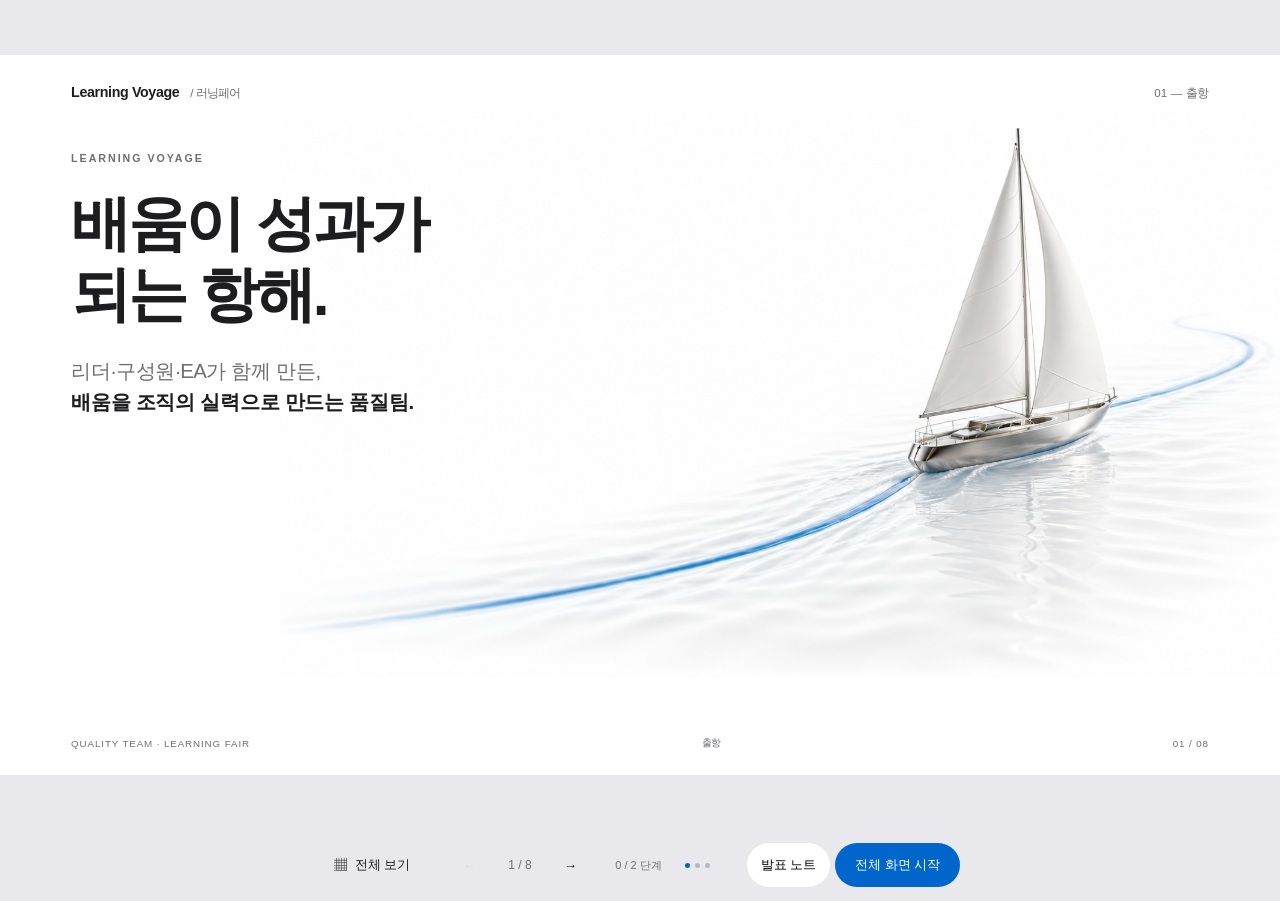
==== commit 6de35fde: "Center presentation on the team's own strengths and execution" ====
--- a/present.html
+++ b/present.html
@@ -3,7 +3,7 @@
 <title>Learning Voyage — 클리커 발표</title><link rel="stylesheet" href="assets/style.css">
 <link rel="preload" as="image" href="assets/voyage-hero.png"><link rel="preload" as="image" href="assets/voyage-fleet.png">
 <script src="assets/slides.js" defer></script></head><body class="presentation deck">
-<main class="stage" aria-label="16:9 발표 화면"><article data-slide="1" class="slide light page-1" aria-label="1번째 슬라이드"><header class="slide-header"><a href="index.html">Learning Voyage<span> / 러닝페어</span></a><span>01 — 출항</span></header><div class="hero-copy"><p class="eyebrow">LEARNING VOYAGE</p><h1>배움이 성과가<br>되는 항해.</h1><p class="lead">리더·구성원·EA가 함께 만든,<br><strong>부문·총괄에서 주목받는 성장 시스템.</strong></p></div><img class="voyage-art" src="assets/voyage-hero.png" alt="흰색 범선 한 척이 파란 항로를 따라 항해하는 모습" width="1672" height="941"><div class="destination" data-reveal="1"><span class="destination-dot"></span><div>미래 품질 경쟁력<small>OUR SHARED DESTINATION</small></div></div><div class="capabilities" data-reveal="2"><span>4대 핵심역량</span><strong>신뢰성 · 평가기술</strong><strong>CS · AUDIT</strong><strong>AX</strong><strong>통계 · DATA · 시스템</strong></div><footer class="slide-footer"><span>QUALITY TEAM · LEARNING FAIR</span><span>출항</span><span>01 / 08</span></footer></article>
+<main class="stage" aria-label="16:9 발표 화면"><article data-slide="1" class="slide light page-1" aria-label="1번째 슬라이드"><header class="slide-header"><a href="index.html">Learning Voyage<span> / 러닝페어</span></a><span>01 — 출항</span></header><div class="hero-copy"><p class="eyebrow">LEARNING VOYAGE</p><h1>배움이 성과가<br>되는 항해.</h1><p class="lead">리더·구성원·EA가 함께 만든,<br><strong>배움을 조직의 실력으로 만드는 품질팀.</strong></p></div><img class="voyage-art" src="assets/voyage-hero.png" alt="흰색 범선 한 척이 파란 항로를 따라 항해하는 모습" width="1672" height="941"><div class="destination" data-reveal="1"><span class="destination-dot"></span><div>미래 품질 경쟁력<small>OUR SHARED DESTINATION</small></div></div><div class="capabilities" data-reveal="2"><span>4대 핵심역량</span><strong>신뢰성 · 평가기술</strong><strong>CS · AUDIT</strong><strong>AX</strong><strong>통계 · DATA · 시스템</strong></div><footer class="slide-footer"><span>QUALITY TEAM · LEARNING FAIR</span><span>출항</span><span>01 / 08</span></footer></article>
 <article hidden data-slide="2" class="slide light page-2" aria-label="2번째 슬라이드"><header class="slide-header"><a href="index.html">Learning Voyage<span> / 러닝페어</span></a><span>02 — 항로 설계</span></header><p class="eyebrow">ONE TEAM / ONE CONNECTED LEARNING SYSTEM</p><h1>개별 교육을 넘어,<br>하나의 성장 시스템으로.</h1>
 <figure class="system-diagram" data-reveal="1"><img src="assets/learning-system.png" alt="미래 품질 경쟁력이라는 하나의 목표 아래 4대 핵심역량, 프로젝트와 과제, 학습 Needs, Learning, 현업 적용, 지식 공유, 성과 KR을 연결하고 리더 방향과 구성원 Needs로 뒷받침하는 운영체계"></figure>
 <div class="system-pillars" data-reveal="2"><div><span>LEARN</span><strong>필요한 학습을 찾아 실행</strong><p>직무교육체계 · AI 추천 · Dashboard</p></div><div><span>SHARE</span><strong>현업의 경험을 조직 지식으로</strong><p>학습조직 · 내부 전문가 · Q-BRIDGE</p></div><div><span>PERFORM</span><strong>배움을 실제 업무역량으로</strong><p>AI 업무과제 · 글로벌 어학역량</p></div></div>
@@ -25,7 +25,7 @@
 <article hidden data-slide="6" class="slide light page-6" aria-label="6번째 슬라이드"><header class="slide-header"><a href="index.html">Learning Voyage<span> / 러닝페어</span></a><span>06 — 글로벌로 항해하다</span></header><p class="eyebrow">GLOBAL CAPABILITY / ORGANIZATIONAL STRENGTH</p><h1>어학을 조직 역량으로,<br><em>상승률은 총괄 최고로.</em></h1>
 <figure class="ecosystem-illustration" data-reveal="1"><img src="assets/global-ecosystem.png" alt="CS 영어 세미나, 고득점자 노하우, OPIC 교재 자산화, TECH BIZ, Business Writing, 인센티브와 Recognition을 연결한 글로벌 역량 육성체계"></figure>
 <div class="global-evidence"><p class="system-kicker">글로벌 고객 대응 · 미래 CS 인력 Pool</p><h2>개인의 공부를<br>팀의 역량으로 연결.</h2><p class="global-lead">리더 목표관리 → 실전 학습<br>→ 노하우 자산화 → 동기부여</p><div data-reveal="2"><p class="global-metric">17<span>%</span></p><p class="global-rank">어학역량 상승률 <strong>TSP총괄 내 최고</strong></p></div></div><footer class="slide-footer"><span>QUALITY TEAM · LEARNING FAIR</span><span>글로벌로 항해하다</span><span>06 / 08</span></footer></article>
-<article hidden data-slide="7" class="slide light page-7" aria-label="7번째 슬라이드"><header class="slide-header"><a href="index.html">Learning Voyage<span> / 러닝페어</span></a><span>07 — 항해의 결과</span></header><p class="eyebrow">PERFORMANCE / OUR DIFFERENCE, IN EVIDENCE</p><h1>조직적으로 만든 변화.<br><em>부문·총괄이 주목한 성과.</em></h1>
+<article hidden data-slide="7" class="slide light page-7" aria-label="7번째 슬라이드"><header class="slide-header"><a href="index.html">Learning Voyage<span> / 러닝페어</span></a><span>07 — 항해의 결과</span></header><p class="eyebrow">PERFORMANCE / OUR DIFFERENCE, IN EVIDENCE</p><h1>배움을 실행으로,<br><em>실행을 성과로 만듭니다.</em></h1>
 
 <div class="evidence-board">
 <section data-reveal="1"><span class="evidence-type">DS부문 평균 대비</span><h3>필요한 학습을, 실제 실행으로</h3><strong>1.83<small>배</small></strong><p>품질팀 7.5% <span>vs</span> 부문 평균 4.1%</p><b class="evidence-tag">+3.4%p</b></section>
@@ -33,12 +33,12 @@
 <section data-reveal="2"><span class="evidence-type">발굴 과제의 팀 과제 전환</span><h3>교육 아이디어를, 팀의 업무과제로</h3><strong>25<small>%</small></strong><p>40건 발굴 <span>→</span> 10건 팀 과제화</p><b class="evidence-tag">4건 중 1건</b></section>
 <section data-reveal="2" class="top-result"><span class="evidence-type">TSP총괄 내 가장 높은 상승률</span><h3>개인 어학을, 글로벌 대응 역량으로</h3><strong>17<small>% 상승</small></strong><p>리더십 · 실전 학습 · 지식 자산화</p><b class="evidence-tag">총괄 내 최고</b></section>
 </div>
-<p class="recognition-line" data-reveal="3"><span>RECOGNIZED BY DS</span><strong>DS부문 Talent Development 우수사례 선정·인터뷰</strong></p><footer class="slide-footer"><span>QUALITY TEAM · LEARNING FAIR</span><span>항해의 결과</span><span>07 / 08</span></footer></article>
-<article hidden data-slide="8" class="slide light page-8" aria-label="8번째 슬라이드"><header class="slide-header"><a href="index.html">Learning Voyage<span> / 러닝페어</span></a><span>08 — 새로운 항로</span></header><p class="eyebrow">RECOGNITION / FROM TSP QUALITY TO DS</p><h1>DS부문이 주목한<br>품질팀의 Learning Model.</h1>
+<p class="recognition-line" data-reveal="3"><span>OUR STRENGTH</span><strong>리더의 참여부터 학습 실행·지식 공유·현업 적용까지, 하나로 연결합니다.</strong></p><footer class="slide-footer"><span>QUALITY TEAM · LEARNING FAIR</span><span>항해의 결과</span><span>07 / 08</span></footer></article>
+<article hidden data-slide="8" class="slide light page-8" aria-label="8번째 슬라이드"><header class="slide-header"><a href="index.html">Learning Voyage<span> / 러닝페어</span></a><span>08 — 새로운 항로</span></header><p class="eyebrow">OUR STRENGTH / LEARNING INTO PERFORMANCE</p><h1>우리는 배움을<br>조직의 실력으로 만듭니다.</h1>
 <img class="voyage-art" src="assets/voyage-fleet.png" alt="품질팀이 만든 항로를 함께 따라가는 세 척의 범선" width="1672" height="941">
-<section class="recognition-proof" data-reveal="1"><span>DS부문 Talent Development</span><h2>우수사례 선정·인터뷰</h2><p>데이터로 확인한 교육체계 업데이트와 활용도.<br>다른 조직에 공유할 운영사례로 선정되었습니다.</p></section>
-<div class="recognition-pillars" data-reveal="2"><div><span>01 / LEARN</span><strong>직무교육체계<br>활용·업데이트</strong></div><div><span>02 / SHARE</span><strong>사내 전문가 기반<br>교육·Q-BRIDGE</strong></div><div><span>03 / PERFORM</span><strong>교육을 실제<br>업무성과로 연결</strong></div></div>
-<p class="closing-evidence">우리 팀의 성장 방식이, <strong>다른 조직의 참고 모델로.</strong></p><footer class="slide-footer"><span>QUALITY TEAM · LEARNING FAIR</span><span>새로운 항로</span><span>08 / 08</span></footer></article></main>
+<section class="recognition-proof" data-reveal="1"><span>THIS IS HOW WE LEARN</span><h2>함께 배우고, 공유하고,<br>끝까지 업무에 적용합니다.</h2><p>리더의 관심을 구성원의 실행으로,<br>개인의 경험을 팀의 지식과 역량으로 연결합니다.</p></section>
+<div class="recognition-pillars" data-reveal="2"><div><span>01 / LEARN</span><strong>필요한 학습을<br>실제로 실행</strong></div><div><span>02 / SHARE</span><strong>현업의 경험을<br>조직의 지식으로</strong></div><div><span>03 / PERFORM</span><strong>배운 역량을<br>업무과제로 연결</strong></div></div>
+<p class="closing-evidence supporting-evidence">운영사례 공유 <span>·</span> DS부문 Talent Development 우수사례 선정·인터뷰</p><footer class="slide-footer"><span>QUALITY TEAM · LEARNING FAIR</span><span>새로운 항로</span><span>08 / 08</span></footer></article></main>
 <nav class="controls" aria-label="발표 제어">
 <a href="index.html" aria-label="전체 목차">▦ <span>전체 보기</span></a>
 <button id="previous" aria-label="이전 단계">←</button><span class="counter">1 / 8</span><button id="next" aria-label="다음 단계">→</button>
@@ -48,6 +48,6 @@
 </nav>
 <aside id="notes" hidden></aside><div id="blank" class="blank-screen" hidden aria-label="발표 화면 가리기"></div>
 <div class="live-status" role="status" aria-live="polite"></div>
-<script type="application/json" id="deck-notes">[{"title": "01. 배움이 성과가 되는 항해 — Learning Voyage", "html": "<div><h2>발표 노트 <span>40초 · 총 7분<\/span><\/h2><button id=\"notes-close\" aria-label=\"발표 노트 닫기\">×<\/button><\/div><p>오늘 말씀드릴 것은 개별 교육 프로그램의 실적을 넘어, 품질팀이 리더십과 학습 실행, 지식 공유, 현업 적용을 어떻게 하나의 성장 시스템으로 운영했는가입니다. 이 운영 방식이 부문·총괄 안에서 주목받는 성과로 이어졌습니다. 조직의 지속성을 위해, 우리가 중장기적으로 갖춰야 할 역량부터 정의했습니다. 리더가 목적지를 정하고 구성원이 함께 항해합니다. Q-BRIDGE, 직무교육체계, AI, 어학은 미래 품질 경쟁력이라는 하나의 목적지를 향하는 성장 시스템입니다.<\/p>"}, {"title": "02. 하나로 연결된 성장 시스템 — Learning Voyage", "html": "<div><h2>발표 노트 <span>50초 · 총 7분<\/span><\/h2><button id=\"notes-close\" aria-label=\"발표 노트 닫기\">×<\/button><\/div><p>무엇을 키울 것인가는 조직의 방향에서, 어떻게 키울 것인가는 구성원의 Needs에서 찾았습니다. 교육계획부터 세운 것이 아니라 필요한 업무성과에서 역산했습니다. Objective와 핵심역량이 프로젝트와 학습, 공유와 적용을 거쳐 측정 가능한 KR로 이어지도록 설계했습니다.<\/p>"}, {"title": "03. 실행을 바꾸고 부문 평균을 넘어서다 — Learning Voyage", "html": "<div><h2>발표 노트 <span>50초 · 총 7분<\/span><\/h2><button id=\"notes-close\" aria-label=\"발표 노트 닫기\">×<\/button><\/div><p>우리의 차이는 교육체계를 보유하는 데 그치지 않고 활용으로 연결했다는 점입니다. 2026년 1~6월 DScovery 기준 중복 제외 월평균 활용률은 품질팀 7.5%, DS부문 평균 4.1%입니다. 같은 지표로 비교하면 평균의 약 1.83배, 격차는 3.4%포인트입니다. 연초 계획, AI 추천과 Spotfire 탐색, 신청과 실행, 리더 확인을 연결했습니다. 7월 교육목표 중간 실행률은 그룹별 59~69%입니다. 활용률은 부문 평균 대비 수치이며 전체 조직 중 순위를 뜻하지 않습니다.<\/p>"}, {"title": "04. 리더와 함께 만드는 지식의 선순환 — Learning Voyage", "html": "<div><h2>발표 노트 <span>50초 · 총 7분<\/span><\/h2><button id=\"notes-close\" aria-label=\"발표 노트 닫기\">×<\/button><\/div><p>팀장님이 Q-BRIDGE에 매회 직접 참석하며 지식공유를 지원했습니다. 4대 핵심역량에서 시작한 프로젝트와 과제가 학습조직, Q-BRIDGE, Popcorn을 거쳐 다시 업무로 돌아옵니다. 월 2건의 Q-BRIDGE와 팀원 약 25%의 지속 참여가 이 순환을 뒷받침합니다. 삼성논문상 출품은 4건에서 13건으로 늘었습니다. 이를 Q-BRIDGE만의 직접 효과로 단정하기보다 프로젝트·학습조직·지식공유·연구활동을 연결하는 과정에서 확인된 변화로 설명합니다.<\/p>"}, {"title": "05. 교육생과 함께 실제 업무과제를 키우다 — Learning Voyage", "html": "<div><h2>발표 노트 <span>60초 · 총 7분<\/span><\/h2><button id=\"notes-close\" aria-label=\"발표 노트 닫기\">×<\/button><\/div><p>교육생 수보다 저희가 중요하게 본 숫자는 40과 10입니다. Q-BRIDGE에서 AI의 가능성을 발견하고, 개인 업무 아이디어를 교육의 이론·실습·직접 구현에 가져왔습니다. 이어 1개월 전문가 멘토링으로 실제 과제화를 지원했습니다. 40건의 AI 업무과제를 발굴했고, 그중 10건은 개인의 학습을 넘어 팀 과제로 격상되었습니다.<\/p>"}, {"title": "06. 조직 역량으로, 총괄 최고 상승률로 — Learning Voyage", "html": "<div><h2>발표 노트 <span>50초 · 총 7분<\/span><\/h2><button id=\"notes-close\" aria-label=\"발표 노트 닫기\">×<\/button><\/div><p>글로벌 고객 대응과 미래 CS 인력 Pool 확보를 위해 어학을 자기계발이 아닌 직무역량으로 관리했습니다. 리더의 관심과 목표관리, CS 영어 실전발표, 고득점자 노하우 공유, OPIC 교재 자산화, TECH BIZ 몰입교육과 인센티브가 연결됩니다. 공유 자료 기준 어학역량 상승률 17%로 TSP총괄 내 가장 높은 상승률을 기록했습니다. 총괄 내 최고라는 비교는 어학역량 상승률에 한정됩니다. 발표 전 상승률의 산식과 비교 시점은 원자료로 확인하세요.<\/p>"}, {"title": "07. 부문·총괄이 주목한 조직의 성과 — Learning Voyage", "html": "<div><h2>발표 노트 <span>60초 · 총 7분<\/span><\/h2><button id=\"notes-close\" aria-label=\"발표 노트 닫기\">×<\/button><\/div><p>지금까지의 성과는 특정 프로그램 하나의 결과에 머무르지 않습니다. 실행 습관, 지식 축적, 실제 업무과제, 글로벌 역량이라는 여러 층위에서 조직의 변화가 함께 나타났다는 것이 품질팀의 강점입니다. 그 변화는 부문 평균과 총괄 비교에서 두드러지고, DS부문의 우수사례 선정으로 운영 모델의 가치도 인정받았습니다. 직무교육체계 활용률은 DS부문 평균의 1.83배이고 격차는 3.4%포인트입니다. 삼성논문상 출품은 4건에서 13건으로 3.25배가 되었으며, AI 업무과제 40건 중 10건, 즉 25%가 팀 과제로 격상됐습니다. 어학역량 상승률은 17%로 TSP총괄 내 가장 높았습니다. 그리고 DS부문 Talent Development가 품질팀을 우수사례로 선정해 인터뷰했습니다. 배율과 전환율은 원문 수치로 계산한 값이며, 논문 변화와 AI 전환율은 타 조직과의 순위 비교가 아닙니다.<\/p>"}, {"title": "08. DS부문이 주목한 Learning Model — Learning Voyage", "html": "<div><h2>발표 노트 <span>40초 · 총 7분<\/span><\/h2><button id=\"notes-close\" aria-label=\"발표 노트 닫기\">×<\/button><\/div><p>DS부문 Talent Development 그룹에서 신임 EA들이 무엇부터 해야 하는지, 다른 조직은 실제로 어떻게 운영하는지 어려워한다는 점에 주목했습니다. 데이터를 기반으로 직무교육체계 업데이트가 잘 되어 있고 실제 활용률도 높은 TSP 품질팀을 우수사례로 선정해 인터뷰했습니다. 특히 직무교육체계 활용·업데이트, 사내 전문가 기반 교육·세미나, 교육을 업무성과로 연결하는 구조를 공유하고자 했습니다. 우리 팀의 성장 방식이 다른 조직에도 참고할 수 있는 운영모델로 인정받은 것입니다. 선정과 인터뷰는 확인된 사실이며 전사 도입 완료나 공식 수상으로 확대해 표현하지 않습니다.<\/p>"}]</script>
+<script type="application/json" id="deck-notes">[{"title": "01. 배움이 성과가 되는 항해 — Learning Voyage", "html": "<div><h2>발표 노트 <span>40초 · 총 7분<\/span><\/h2><button id=\"notes-close\" aria-label=\"발표 노트 닫기\">×<\/button><\/div><p>저희 품질팀은 배움을 조직의 실력으로 만들고 있습니다. 리더가 방향을 제시하고, 구성원이 배우고 실행하며, EA가 학습과 업무를 연결합니다. 오늘은 우리가 학습을 어떻게 운영하고, 그 과정에서 어떤 성과를 만들고 있는지 보여드리겠습니다. 부문 평균을 넘는 교육체계 활용률, 현업지식의 축적, 실제 AI 업무과제, 총괄 최고 어학역량 상승률까지, 하나의 성장 시스템 안에서 만들어가는 품질팀의 강점입니다.<\/p>"}, {"title": "02. 하나로 연결된 성장 시스템 — Learning Voyage", "html": "<div><h2>발표 노트 <span>50초 · 총 7분<\/span><\/h2><button id=\"notes-close\" aria-label=\"발표 노트 닫기\">×<\/button><\/div><p>무엇을 키울 것인가는 조직의 방향에서, 어떻게 키울 것인가는 구성원의 Needs에서 찾았습니다. 교육계획부터 세운 것이 아니라 필요한 업무성과에서 역산했습니다. Objective와 핵심역량이 프로젝트와 학습, 공유와 적용을 거쳐 측정 가능한 KR로 이어지도록 설계했습니다.<\/p>"}, {"title": "03. 실행을 바꾸고 부문 평균을 넘어서다 — Learning Voyage", "html": "<div><h2>발표 노트 <span>50초 · 총 7분<\/span><\/h2><button id=\"notes-close\" aria-label=\"발표 노트 닫기\">×<\/button><\/div><p>우리의 차이는 교육체계를 보유하는 데 그치지 않고 활용으로 연결했다는 점입니다. 2026년 1~6월 DScovery 기준 중복 제외 월평균 활용률은 품질팀 7.5%, DS부문 평균 4.1%입니다. 같은 지표로 비교하면 평균의 약 1.83배, 격차는 3.4%포인트입니다. 연초 계획, AI 추천과 Spotfire 탐색, 신청과 실행, 리더 확인을 연결했습니다. 7월 교육목표 중간 실행률은 그룹별 59~69%입니다. 활용률은 부문 평균 대비 수치이며 전체 조직 중 순위를 뜻하지 않습니다.<\/p>"}, {"title": "04. 리더와 함께 만드는 지식의 선순환 — Learning Voyage", "html": "<div><h2>발표 노트 <span>50초 · 총 7분<\/span><\/h2><button id=\"notes-close\" aria-label=\"발표 노트 닫기\">×<\/button><\/div><p>팀장님이 Q-BRIDGE에 매회 직접 참석하며 지식공유를 지원했습니다. 4대 핵심역량에서 시작한 프로젝트와 과제가 학습조직, Q-BRIDGE, Popcorn을 거쳐 다시 업무로 돌아옵니다. 월 2건의 Q-BRIDGE와 팀원 약 25%의 지속 참여가 이 순환을 뒷받침합니다. 삼성논문상 출품은 4건에서 13건으로 늘었습니다. 이를 Q-BRIDGE만의 직접 효과로 단정하기보다 프로젝트·학습조직·지식공유·연구활동을 연결하는 과정에서 확인된 변화로 설명합니다.<\/p>"}, {"title": "05. 교육생과 함께 실제 업무과제를 키우다 — Learning Voyage", "html": "<div><h2>발표 노트 <span>60초 · 총 7분<\/span><\/h2><button id=\"notes-close\" aria-label=\"발표 노트 닫기\">×<\/button><\/div><p>교육생 수보다 저희가 중요하게 본 숫자는 40과 10입니다. Q-BRIDGE에서 AI의 가능성을 발견하고, 개인 업무 아이디어를 교육의 이론·실습·직접 구현에 가져왔습니다. 이어 1개월 전문가 멘토링으로 실제 과제화를 지원했습니다. 40건의 AI 업무과제를 발굴했고, 그중 10건은 개인의 학습을 넘어 팀 과제로 격상되었습니다.<\/p>"}, {"title": "06. 조직 역량으로, 총괄 최고 상승률로 — Learning Voyage", "html": "<div><h2>발표 노트 <span>50초 · 총 7분<\/span><\/h2><button id=\"notes-close\" aria-label=\"발표 노트 닫기\">×<\/button><\/div><p>글로벌 고객 대응과 미래 CS 인력 Pool 확보를 위해 어학을 자기계발이 아닌 직무역량으로 관리했습니다. 리더의 관심과 목표관리, CS 영어 실전발표, 고득점자 노하우 공유, OPIC 교재 자산화, TECH BIZ 몰입교육과 인센티브가 연결됩니다. 공유 자료 기준 어학역량 상승률 17%로 TSP총괄 내 가장 높은 상승률을 기록했습니다. 총괄 내 최고라는 비교는 어학역량 상승률에 한정됩니다. 발표 전 상승률의 산식과 비교 시점은 원자료로 확인하세요.<\/p>"}, {"title": "07. 배움을 실행으로, 실행을 성과로 — Learning Voyage", "html": "<div><h2>발표 노트 <span>60초 · 총 7분<\/span><\/h2><button id=\"notes-close\" aria-label=\"발표 노트 닫기\">×<\/button><\/div><p>품질팀은 학습을 실행으로, 실행을 성과로 연결하고 있습니다. 필요한 교육을 실제로 활용하게 만들어 직무교육체계 활용률은 부문 평균의 1.83배를 기록했습니다. 현업의 경험을 조직의 지식으로 연결하는 과정에서 삼성논문상 출품은 4건에서 13건으로 늘었습니다. AI 교육에서는 40건의 업무과제를 발굴하고 그중 10건을 팀 과제로 격상했습니다. 어학은 개인 공부를 글로벌 대응 역량으로 연결해 17%, 총괄 내 가장 높은 상승률을 기록했습니다. 이처럼 실행, 공유, 업무과제, 역량 강화 전반에서 성과를 만드는 것이 품질팀의 강점입니다.<\/p>"}, {"title": "08. 배움을 조직의 실력으로 만드는 품질팀 — Learning Voyage", "html": "<div><h2>발표 노트 <span>40초 · 총 7분<\/span><\/h2><button id=\"notes-close\" aria-label=\"발표 노트 닫기\">×<\/button><\/div><p>저희 품질팀의 강점은 함께 배우고, 공유하고, 끝까지 업무에 적용하는 데 있습니다. 리더의 관심을 구성원의 실행으로 바꾸고, 현업에서 쌓은 경험을 팀의 지식과 역량으로 연결합니다. 그래서 교육체계 활용, 지식 자산, AI 업무과제, 글로벌 역량이 함께 성장하고 있습니다. 이런 운영 방식은 DS부문 우수사례 인터뷰에서도 공유했습니다. 저희는 앞으로도 배움을 업무의 변화로, 개인의 성장을 조직의 실력으로 만들어가겠습니다. 이것이 품질팀의 Learning Voyage입니다.<\/p>"}]</script>
 <noscript>클리커 발표는 JavaScript가 필요합니다. <a href="slide-01.html">개별 슬라이드 보기</a></noscript>
 </body></html>
--- a/assets/style.css
+++ b/assets/style.css
@@ -13,3 +13,4 @@
 .slide h1 em{font-style:normal;color:var(--blue)}.benchmark-layout{display:grid;grid-template-columns:1.15fr 1fr;gap:100px;margin-top:35px}.chart-heading{font-size:17px;color:var(--muted);margin-bottom:20px}.benchmark-row{margin-top:22px}.benchmark-row>div:first-child{display:flex;justify-content:space-between;align-items:baseline}.benchmark-row strong,.benchmark-row>div>span{font-size:19px}.benchmark-row b{font-size:42px;letter-spacing:-2px;line-height:1.2}.benchmark-row b span{font-size:22px;margin-left:4px}.benchmark-row.ours{color:var(--blue)}.bar-track{height:20px;background:#f5f5f7;border-radius:5px;margin-top:12px}.bar-track i{height:100%;display:block;border-radius:5px;background:var(--blue)}.average .bar-track i{background:#b9b9c2}.average b{font-size:32px;color:var(--muted)}.chart-source{font-size:11px;color:var(--muted);margin-top:21px}.benchmark-result{padding-left:42px;border-left:1px solid var(--line)}.benchmark-multiplier{font-size:126px;letter-spacing:-7px;line-height:1.12;color:var(--blue);font-weight:600}.benchmark-multiplier>span{font-size:37px;letter-spacing:-1px;margin-left:12px}.difference{font-size:43px;letter-spacing:-2px;margin-top:0;font-weight:600}.difference>span{font-size:25px;margin-left:7px;letter-spacing:-1px}.difference small{font-size:14px;font-weight:400;color:var(--muted);letter-spacing:0;margin-left:20px}.benchmark-result .secondary-stat{font-size:26px;margin-top:16px}.benchmark-result .secondary-stat span{display:block;margin:3px 0 0;font-size:12px}.execution-strip{position:absolute;left:80px;right:80px;bottom:113px;display:flex;gap:22px;align-items:center;padding-top:22px;border-top:1px solid var(--line);font-size:17px}.execution-strip>span{font-size:12px;color:var(--muted);margin-right:13px}.execution-strip i{font-style:normal;color:var(--muted)}.execution-strip small{font-size:12px;color:var(--muted);margin-left:auto}.leader-proof{display:flex;flex-direction:column;gap:5px;margin-bottom:12px;border-left:3px solid var(--blue);padding-left:15px}.leader-proof span{font-size:9px;color:var(--muted);letter-spacing:1.4px}.leader-proof strong{font-size:20px}.page-4 .mini-stats b{font-size:39px}.page-4 .mini-stats{margin-top:0}.page-4 .paper-stat{padding-top:16px;margin-top:14px}.page-4 .paper-stat p{font-size:75px;margin:2px 0}.paper-growth{display:flex;gap:15px;align-items:center}.paper-growth>b{font-size:25px;color:var(--blue)}.paper-growth>span{font-size:12px;color:var(--muted)}.page-6 .rank-proof{color:var(--blue)!important;font-size:16px!important;font-weight:600}.evidence-board{display:grid;grid-template-columns:1fr 1fr;gap:16px;margin-top:32px}.evidence-board section{position:relative;background:#f5f5f7;border-radius:18px;padding:19px 25px;height:174px}.evidence-type{display:block;font-size:11px;color:var(--muted);margin-bottom:8px}.evidence-board h3{font-size:17px}.evidence-board section>strong{display:block;font-size:47px;letter-spacing:-2px;line-height:1.12;margin-top:8px;color:var(--blue)}.evidence-board small{font-size:22px;margin-left:7px;letter-spacing:-.5px}.evidence-board section>p{font-size:13px;color:var(--muted);margin-top:7px}.evidence-board p span{margin:0 8px}.evidence-tag{position:absolute;right:25px;top:75px;color:var(--blue);font-size:19px}.evidence-board .top-result{background:#edf5ff}.recognition-line{margin-top:20px;display:flex;align-items:center;gap:28px}.recognition-line>span{font-size:10px;letter-spacing:1px;color:var(--muted)}.recognition-line>strong{font-size:18px}.page-8 h1{font-size:53px}.page-8 .voyage-art{width:870px;height:489px;top:117px;right:0}.recognition-proof{position:absolute;left:80px;top:330px;max-width:610px}.recognition-proof>span{font-size:17px;color:var(--blue);font-weight:600}.recognition-proof h2{font-size:37px;margin-top:12px;letter-spacing:-1.5px}.recognition-proof p{font-size:17px;color:var(--muted);margin-top:18px;line-height:1.7}.recognition-pillars{position:absolute;left:80px;right:80px;bottom:135px;display:grid;grid-template-columns:repeat(3,1fr);background:#ffffffed;border-top:1px solid var(--line);padding-top:23px;gap:35px}.recognition-pillars>div{display:flex;align-items:center;gap:23px}.recognition-pillars span{font-size:10px;letter-spacing:1px;color:var(--blue)}.recognition-pillars strong{font-size:18px;line-height:1.5}.closing-evidence{position:absolute;left:80px;bottom:82px;font-size:20px;color:var(--muted);letter-spacing:-.5px}.closing-evidence strong{color:var(--ink)}
 figure{margin:0}.system-diagram{position:absolute;top:294px;left:100px;right:100px;height:312px}.system-diagram img{display:block;width:100%;height:100%;object-fit:contain}.system-pillars{position:absolute;left:80px;right:80px;top:632px;display:grid;grid-template-columns:repeat(3,1fr);gap:28px}.system-pillars>div{border-top:2px solid #d6e8f7;padding-top:14px}.system-pillars span{color:var(--blue);font-size:10px;letter-spacing:1.5px;display:block;margin-bottom:7px}.system-pillars strong{font-size:19px;letter-spacing:-.6px}.system-pillars p{font-size:12px;color:var(--muted);margin-top:6px}.system-message{position:absolute;left:80px;bottom:70px;font-size:16px;color:var(--muted)}.system-message strong{color:var(--ink)}.page-4 .knowledge{grid-template-columns:685px 1fr;gap:62px;margin-top:15px}.knowledge-illustration{width:685px;height:415px}.knowledge-illustration img{display:block;width:100%;height:100%;object-fit:contain}.page-4 .knowledge-stats{padding-top:16px}.page-4 .footnote{position:absolute;bottom:78px;left:80px;right:80px;margin:0;font-size:11px}.page-4 .mini-stats{gap:44px}.page-4 .paper-stat p{font-size:78px}.page-4 .paper-stat i{margin:0 15px}.page-5 .ai-metrics{margin-top:20px}.page-5 .ai-metrics .metric{font-size:102px}.page-5 .task-matrix{top:340px}.page-5 .matrix-grid{gap:6px}.page-5 .task-tile{height:31px;width:34px}.page-5 .task-tile svg{width:20px;height:20px}.page-5 .matrix-legend{margin-top:8px}.page-5 .conversion{top:303px}.pipeline-illustration{position:absolute;left:65px;right:65px;top:530px;height:200px;overflow:hidden}.pipeline-illustration img{position:absolute;width:1310px;height:auto;left:0;top:-106px}.ecosystem-illustration{position:absolute;left:62px;top:291px;width:720px;height:435px}.ecosystem-illustration img{width:100%;height:100%;object-fit:contain;display:block}.global-evidence{position:absolute;left:835px;top:313px;right:70px}.system-kicker{font-size:12px;color:var(--blue);margin-bottom:14px}.global-evidence h2{font-size:29px;line-height:1.35}.global-lead{font-size:17px;color:var(--muted);line-height:1.7;margin-top:16px}.global-metric{font-size:108px;line-height:1.05;color:var(--blue);letter-spacing:-5px;font-weight:600;margin-top:18px}.global-metric span{font-size:43px;margin-left:7px;letter-spacing:-2px}.global-rank{font-size:17px;color:var(--muted);margin-top:8px}.global-rank strong{display:block;font-size:23px;color:#07345e;margin-top:8px}.evidence-board h3{font-size:18px}.evidence-board .evidence-type{font-size:11px}.page-7 h1{font-size:52px}
 .system-pillars{top:610px}.pipeline-illustration{top:518px;height:235px}.pipeline-illustration img{top:-102px}
+.page-8 .recognition-proof h2{font-size:33px;line-height:1.35}.page-8 .supporting-evidence{font-size:12px;color:var(--muted);letter-spacing:0}.supporting-evidence span{margin:0 8px}
